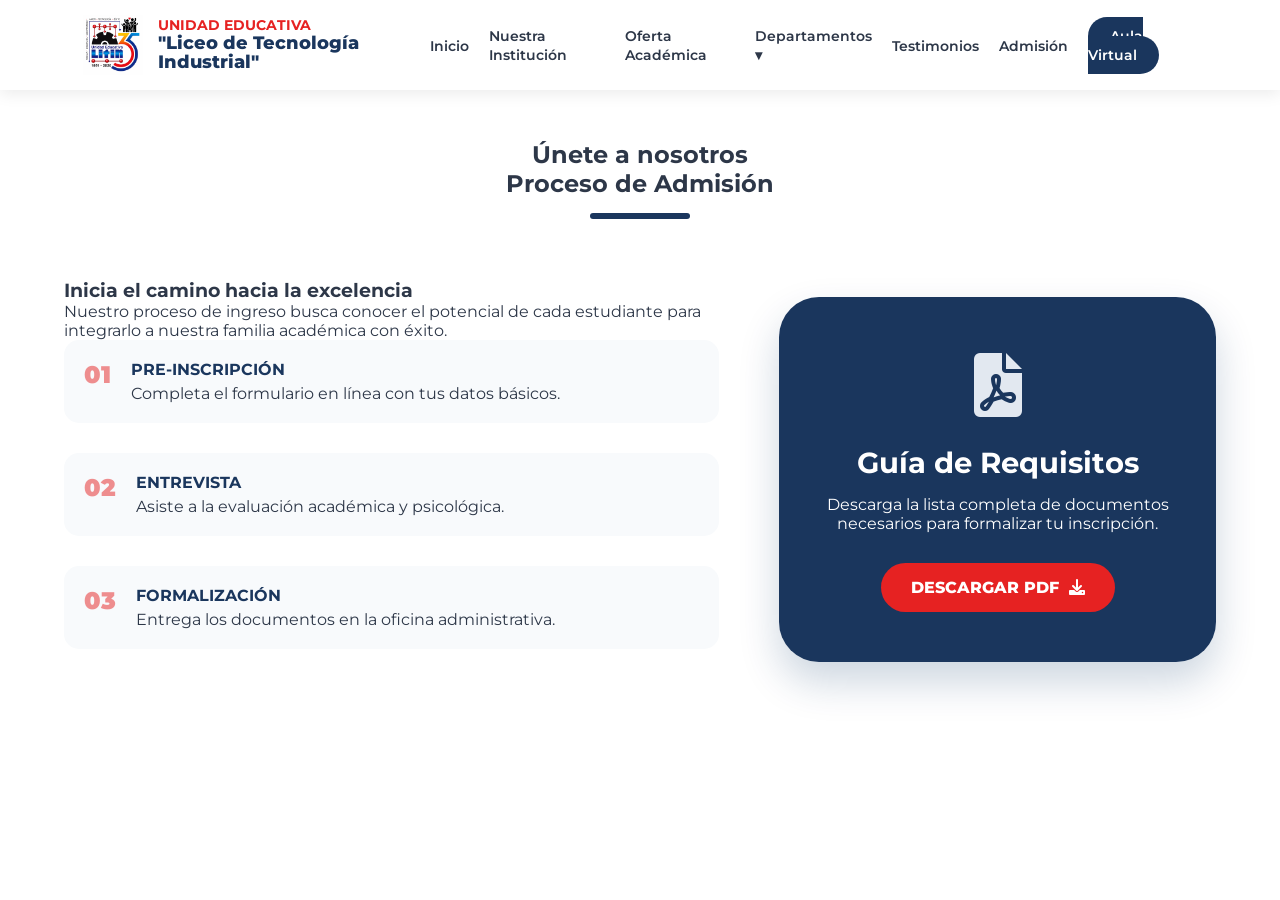
==== admision.html @ c9b3ef33 "Navbar y departamentos acomodados" ====
<!DOCTYPE html>
<html lang="es">
<head>
    <meta charset="UTF-8">
    <meta name="viewport" content="width=device-width, initial-scale=1.0">
    <title>Admisión | LITIN</title>
    
    <link rel="stylesheet" href="css/styles.css">
    <link href="https://fonts.googleapis.com/css2?family=Montserrat:wght@400;600;800&display=swap" rel="stylesheet">
    <link rel="stylesheet" href="https://cdnjs.cloudflare.com/ajax/libs/font-awesome/6.0.0/css/all.min.css">
</head>
<body>

    <div id="navbar-placeholder"></div>

    <section id="admision" class="admision-section">
        
        <div class="admision-header">
            <h2 class="top-subtitle">Únete a nosotros</h2>
            <h1 class="main-title">Proceso de <span>Admisión</span></h1>
            <div class="title-line"></div>
        </div>

        <div class="admision-container">
            <div class="admision-info">
                <h3>Inicia el camino hacia la excelencia</h3>
                <p>Nuestro proceso de ingreso busca conocer el potencial de cada estudiante para integrarlo a nuestra familia académica con éxito.</p>
                
                <div class="steps-list">
                    <div class="step-item">
                        <span class="step-number">01</span>
                        <div class="step-text">
                            <h4>Pre-inscripción</h4>
                            <p>Completa el formulario en línea con tus datos básicos.</p>
                        </div>
                    </div>
                    <div class="step-item">
                        <span class="step-number">02</span>
                        <div class="step-text">
                            <h4>Entrevista</h4>
                            <p>Asiste a la evaluación académica y psicológica.</p>
                        </div>
                    </div>
                    <div class="step-item">
                        <span class="step-number">03</span>
                        <div class="step-text">
                            <h4>Formalización</h4>
                            <p>Entrega los documentos en la oficina administrativa.</p>
                        </div>
                    </div>
                </div>
            </div>

            <div class="download-card">
                <div class="download-icon">
                    <i class="fas fa-file-pdf"></i>
                </div>
                <h3>Guía de Requisitos</h3>
                <p>Descarga la lista completa de documentos necesarios para formalizar tu inscripción.</p>
                
                <a href="docs/Requisitos_Admision_LITIN.pdf" class="btn-download" download>
                    Descargar PDF <i class="fas fa-download"></i>
                </a>
            </div>
        </div>
    </section>

    <script src="js/main.js"></script>
</body>
</html>
---- css/styles.css ----
/* ==========================================================================
   1. VARIABLES Y RESET
   ========================================================================== */
:root {
    --primary-color: #1a365d; /* Azul LITIN */
    --accent-color: #e62222;  /* Rojo/Naranja Institucional */
    --text-color: #2d3748;    /* Gris para lectura */
    --light-bg: #f7fafc;      /* Fondo secciones claras */
    --white: #ffffff;
    --nav-height: 90px;
}

* {
    margin: 0;
    padding: 0;
    box-sizing: border-box;
    font-family: 'Montserrat', sans-serif;
}

body {
    color: var(--text-color);
    background-color: var(--white);
    overflow-x: hidden;
    margin: 0 !important;
    padding: 0 !important;
    width: 100% !important;
    overflow-x: hidden;
}

/* ==========================================================================
   2. NAVBAR (UNIFICADA)
   ========================================================================== */
.navbar {
    background: var(--white);
    height: var(--nav-height);
    width: 100%; /* Cambiado de 100vw a 100% para evitar desbordes con scrollbars */
    position: fixed;
    top: 0;
    left: 0;
    display: flex;
    justify-content: center; 
    align-items: center;
    box-shadow: 0 4px 15px rgba(0,0,0,0.08);
    z-index: 9999;
    margin: 0 !important; /* ¡FIX CRÍTICO! Anula el margin-left: 20px de abajo */
    padding: 0;
}

.nav-container {
    width: 92%; /* Mantiene el recorte estético centrado que querías */
    max-width: 1400px;
    display: flex;
    justify-content: space-between;
    align-items: center;
    height: 100%;
    padding: 0; /* Reseteamos paddings innecesarios */
    margin: 0 auto; /* Centra perfectamente el bloque de elementos */
}   

/* Identidad Visual en Nav (Brand) */
.nav-brand {
    display: flex;
    align-items: center;
    text-decoration: none;
    gap: 15px;
    
}

.brand-img {
    height: 60px;
    width: auto;
    transition: transform 0.3s ease;
}

.brand-text {
    display: flex;
    flex-direction: column;
    line-height: 1.1;
}

.brand-title {
    font-size: 0.85rem;
    font-weight: 700;
    color: var(--accent-color);
    text-transform: uppercase;
}

.brand-sub {
    font-size: 1.1rem;
    font-weight: 800;
    color: var(--primary-color);
}

/* Menú de Navegación */
.nav-menu {
    display: flex;
    align-items: center;
    gap: 20px;
    list-style: none;
}

.nav-menu a {
    text-decoration: none;
    color: var(--text-color);
    font-size: 0.9rem;
    font-weight: 600;
    transition: color 0.3s;
}

.nav-menu a:hover {
    color: var(--accent-color);
}

/* Dropdown de Departamentos */
.dropdown {
    position: relative;
}

.dropdown-menu {
    display: none;
    position: absolute;
    top: 100%;
    left: 0;
    background-color: var(--white);
    box-shadow: 0 5px 15px rgba(0,0,0,0.1);
    list-style: none;
    min-width: 220px;
    border-radius: 8px;
    padding: 10px 0;
}

.dropdown:hover .dropdown-menu {
    display: block;
}

.dropdown-menu li a {
    padding: 10px 20px;
    display: block;
}

.dropdown-menu li a:hover {
    background-color: var(--light-bg);
}

/* Botón Aula Virtual en Nav */
.btn-aula {
    background: var(--primary-color) !important;
    color: var(--white) !important;
    padding: 10px 22px !important;
    border-radius: 50px;
    transition: all 0.3s ease !important;
}

.btn-aula:hover {
    background: #2c5282 !important;
    transform: translateY(-2px);
}

/* ==========================================================================
   3. HERO SECTION (LAYOUT 50/50 CON VIDEO)
   ========================================================================== */
.hero {
    position: relative;
    height: calc(100vh - var(--nav-height));
    display: flex;
    align-items: center;
    overflow: hidden;
}

.video-container {
    position: absolute;
    top: 0;
    left: 0;
    width: 100%;
    height: 100%;
    z-index: -2;
}

.video-bg {
    width: 100%;
    height: 100%;
    object-fit: cover;
}

.overlay {
    position: absolute;
    top: 0;
    left: 0;
    width: 100%;
    height: 100%;
    background: rgba(30, 58, 138, 0.65); /* Azul translúcido */
    z-index: -1;
}

.hero-wrapper {
    display: flex;
    align-items: center;
    justify-content: space-between;
    width: 90%;
    max-width: 1300px;
    margin: 0 auto;
    z-index: 10;
    gap: 40px;
}

/* Lado del Escudo */
.hero-image-side {
    flex: 1;
    display: flex;
    justify-content: center;
}

.hero-main-logo {
    width: 100%;
    max-width: 480px;
    filter: drop-shadow(0 15px 30px rgba(0,0,0,0.4));
}

/* Lado del Contenido */
.hero-text-side {
    flex: 1;
    color: var(--white);
    text-align: left;
}

.hero-text-side h1 {
    font-size: 3.8rem;
    line-height: 1.1;
    margin-bottom: 20px;
}

.hero-text-side h1 span {
    color: var(--accent-color);
}

.hero-text-side p {
    font-size: 1.2rem;
    margin-bottom: 35px;
    opacity: 0.9;
}

.hero-buttons {
    display: flex;
    gap: 15px;
}

/* ==========================================================================
   4. COMPONENTES GLOBALES (BOTONES Y CARDS)
   ========================================================================== */
.btn-primary, .btn-secondary {
    padding: 14px 32px;
    border-radius: 6px;
    text-decoration: none;
    font-weight: 700;
    transition: all 0.3s ease;
}

.btn-primary {
    background-color: var(--accent-color);
    color: var(--white);
}

.btn-primary:hover {
    background-color: #c53030;
    transform: translateY(-3px);
}

.btn-secondary {
    border: 2px solid var(--white);
    color: var(--white);
}

.btn-secondary:hover {
    background-color: var(--white);
    color: var(--primary-color);
}

/* ==========================================================================
   5. SECCIONES DE CONTENIDO (INSTITUCION / OFERTA)
   ========================================================================== */
.section-padding {
    padding: 100px 20px;
}

.container-grid {
    max-width: 1200px;
    margin: 0 auto;
    display: grid;
    grid-template-columns: 1fr 1fr;
    gap: 60px;
    align-items: center;
}

.img-styled {
    width: 100%;
    border-radius: 15px;
    box-shadow: 0 20px 40px rgba(0,0,0,0.1);
}

/* ==========================================================================
   6. DEPARTAMENTOS (LAYOUT CENTRADO)
   ========================================================================== */
.dept-grid {
    display: flex;
    flex-wrap: wrap;
    justify-content: center;
    gap: 30px;
    margin-top: -60px;
}

.dept-card {
    flex: 0 1 350px;
    background: var(--white);
    padding: 40px;
    border-radius: 15px;
    box-shadow: 0 10px 30px rgba(0,0,0,0.08);
    text-align: center;
    border-bottom: 4px solid transparent;
    transition: all 0.3s ease;
}

.dept-card:hover {
    transform: translateY(-10px);
    border-bottom: 4px solid var(--accent-color);
}

.dept-icon {
    font-size: 2.5rem;
    color: var(--primary-color);
    margin-bottom: 20px;
}

.cta-card {
    border: 2px dashed var(--accent-color);
    background-color: #fffaf0;
}

/* ==========================================================================
   7. RESPONSIVE DESIGN
   ========================================================================== */
@media (max-width: 992px) {
    .hero-wrapper {
        flex-direction: column;
        text-align: center;
    }

    .hero-text-side {
        text-align: center;
    }

    .hero-buttons {
        justify-content: center;
    }

    .hero-text-side h1 {
        font-size: 2.8rem;
    }
}

@media (max-width: 768px) {
    .nav-menu {
        display: none; /* Idealmente aquí implementarías un menú hamburguesa */
    }

    .container-grid {
        grid-template-columns: 1fr;
    }
}

/* --- NUESTRA INSTITUCIÓN --- */
.institucion-text h2 {
    font-size: 2.5rem;
    color: var(--primary-color);
    margin-bottom: 20px;
    line-height: 1.3;
}

.institucion-text h2 span {
    color: var(--accent-color);
}

.institucion-text p {
    font-size: 1.1rem;
    color: var(--text-color);
    line-height: 1.8;
    margin-bottom: 20px;
}

.valores-list {
    list-style: none;
    margin-bottom: 30px;
}

.valores-list li {
    font-size: 1.1rem;
    margin-bottom: 10px;
    font-weight: 600;
    color: var(--primary-color);
}

.institucion-image img {
    width: 100%;
    border-radius: 10px;
    box-shadow: 0 10px 30px rgba(0,0,0,0.1);
    transition: transform 0.3s ease;
}

.institucion-image img:hover {
    transform: scale(1.02);
}

/* --- RESPONSIVE DESIGN  --- */
@media (max-width: 768px) {
    .hero-content h1 {
        font-size: 2.5rem;
    }
}

/* --- PAGINA INSTITUCION --- */

/* Banner Superior */
.page-banner {
    background: linear-gradient(rgba(0, 51, 102, 0.8), rgba(0, 51, 102, 0.8)), 
                url('../assets/img/primaria-referencia.png') center/cover;
    height: 400px;
    display: flex;
    align-items: center;
    justify-content: center;
    text-align: center;
    color: var(--white);
    padding-top: 80px;
}

.banner-content h1 {
    font-size: 3rem;
    letter-spacing: 2px;
}

.banner-content p {
    color: #a0aec0; /* Azul claro / grisáceo */
    max-width: 700px;
    margin: 20px auto;
    font-size: 1.2rem;
}

/* Misión y Visión */
.card-info {
    text-align: center;
    padding: 40px;
    background: var(--white);
    border-radius: 15px;
    box-shadow: 0 10px 25px rgba(0,0,0,0.05);
}

.icon-main {
    font-size: 3rem;
    color: var(--accent-color);
    margin-bottom: 20px;
}

/* Filosofía y Valores */
.filosofia {
    background-color: var(--primary-color);
    padding: 100px 20px;
    color: var(--white);
}

.filosofia-header {
    text-align: center;
    margin-bottom: 60px;
}

.filosofia-header h2 {
    font-size: 2.5rem;
    margin-bottom: 10px;
}

.valores-grid {
    display: grid;
    grid-template-columns: repeat(auto-fit, minmax(250px, 1fr));
    gap: 30px;
    max-width: 1200px;
    margin: 0 auto;
}

.valor-card {
    background: rgba(255, 255, 255, 0.1);
    padding: 30px;
    border-radius: 10px;
    text-align: center;
    transition: transform 0.3s ease;
    border: 1px solid rgba(255, 255, 255, 0.1);
}

.valor-card:hover {
    transform: translateY(-10px);
    background: var(--white);
    color: var(--primary-color);
}

.valor-card i {
    font-size: 2.5rem;
    margin-bottom: 15px;
    color: var(--accent-color);
}

/* Infraestructura */
.infra-list {
    list-style: none;
    margin-top: 30px;
}

.infra-list li {
    margin-bottom: 15px;
    font-size: 1.1rem;
    font-weight: 600;
}

.infra-list i {
    color: var(--accent-color);
    margin-right: 10px;
}

.infra-gallery {
    display: grid;
    grid-template-columns: 1fr 1fr;
    gap: 15px;
}

.img-infra {
    width: 100%;
    height: 250px;
    object-fit: cover;
    border-radius: 10px;
}

/* Responsive */
@media (max-width: 768px) {
    .infra-gallery {
        grid-template-columns: 1fr;
    }
}

/* Estilos para el Logo Largo */
.logo {
    display: flex;
    flex-direction: column; /* Apila el texto en dos líneas */
    line-height: 1.1; /* Reduce el espacio entre líneas */
    text-decoration: none;
}

.logo-top {
    font-size: 1.1rem; /* Más pequeño arriba */
    font-weight: 700;
    color: var(--primary-color);
    text-transform: none;
}

.logo-bottom {
    font-size: 1.4rem; /* Más grande y llamativo abajo */
    font-weight: 800;
    color: var(--primary-color);
}

.logo-bottom span {
    color: var(--accent-color); /* El punto final naranja/rojo */
}

/* Ajuste del contenedor para dar espacio al nombre largo */
.nav-container {
    max-width: 1400px; /* Ampliamos un poco el contenedor para que quepa todo */
    padding: 0.5rem 2rem;
}

/* Evitar que el menú se pegue demasiado al logo */


/* Responsive: reducir tamaño en tablets */
@media (max-width: 1024px) {
    .logo-top { font-size: 0.9rem; }
    .logo-bottom { font-size: 1.1rem; }
}

/* --- OFERTA ACADÉMICA --- */

/* Común */
.oferta-header {
    text-align: center;
    margin-bottom: 50px;
    padding-top: 100px;
}

.title-highlight {
    font-size: 2.8rem;
    font-weight: 800;
}

.title-highlight span {
    background-color: var(--primary-color);
    color: var(--white);
    padding: 0 15px;
    border-radius: 5px;
}

.subtitle-gray { color: #718096; max-width: 600px; margin: 15px auto; }

/* Sección Primaria (Blanco con degradado) */
.oferta-primaria {
    background: linear-gradient(180deg, #ebf8ff 0%, #ffffff 100%);
    padding-bottom: 80px;
}

.programas-grid {
    display: grid;
    grid-template-columns: repeat(auto-fit, minmax(300px, 1fr));
    gap: 30px;
    max-width: 1200px;
    margin: 0 auto;
}

.programa-card {
    background: var(--white);
    padding: 40px;
    border-radius: 20px;
    text-align: center;
    box-shadow: 0 10px 20px rgba(0,0,0,0.05);
}

.icon-box {
    width: 80px;
    height: 80px;
    margin: 0 auto 20px;
    display: flex;
    align-items: center;
    justify-content: center;
    font-size: 2rem;
    border-radius: 50%;
}

.icon-box.red { background: #fff5f5; color: #e53e3e; }
.icon-box.blue { background: #ebf8ff; color: #3182ce; }
.icon-box.cyan { background: #e6fffa; color: #38b2ac; }

/* Sección Media General (Slate Oscuro) */
.oferta-media {
    background-color: #2d3748; /* Color Slate */
    color: var(--white);
    padding: 100px 20px;
}

.subtitle-light { color: #a0aec0; max-width: 600px; margin: 15px auto; }

.media-stats {
    display: flex;
    justify-content: center;
    gap: 50px;
    margin-bottom: 60px;
}

.stat-item { text-align: center; }
.stat-item span {
    display: block;
    font-size: 2.5rem;
    font-weight: 800;
    color: var(--accent-color);
}

.industrial-item {
    margin-top: 30px;
    border-left: 4px solid var(--accent-color);
    padding-left: 20px;
}

.industrial-item h4 { font-size: 1.3rem; margin-bottom: 10px; color: var(--accent-color); }

.img-styled {
    width: 100%;
    border-radius: 15px;
    margin-bottom: 20px;
    border: 5px solid rgba(255,255,255,0.1);
    box-shadow: 0 15px 30px rgba(0,0,0,0.3);
}

/* Contenedor de imágenes ajustado */
.formacion-images-wrapper {
    display: flex;
    flex-direction: column;
    align-items: flex-end; /* Las alinea a la derecha para dar aire al texto */
    gap: 20px;
}

.img-mini {
    width: 80%; /* Reducimos del 100% al 80% para que sean menos imponentes */
    max-width: 450px; /* Evita que crezcan demasiado en pantallas grandes */
    height: auto;
    border-radius: 12px;
    border: 3px solid rgba(255, 255, 255, 0.05); /* Borde más sutil */
    box-shadow: 0 15px 35px rgba(0, 0, 0, 0.4);
    transition: transform 0.4s ease, border-color 0.4s ease;
}

/* Efecto al pasar el mouse (Sutileza Senior) */
.img-mini:hover {
    transform: scale(1.03) translateY(-5px);
    border-color: var(--accent-color);
}

/* Ajuste de la cuadrícula para que el texto tenga más protagonismo */
@media (min-width: 769px) {
    .formacion-industrial .container-grid {
        grid-template-columns: 1.2fr 0.8fr; /* El texto ocupa el 60% y las fotos el 40% */
        gap: 80px; /* Más separación entre columnas */
    }
}

/* --- DEPARTAMENTOS --- */
.dept-hero {
    background: var(--primary-color);
    padding: 120px 20px 60px;
    text-align: center;
    color: var(--white);
}

.dept-grid {
    display: grid;
    grid-template-columns: repeat(auto-fit, minmax(300px, 1fr));
    gap: 30px;
    margin-top: -50px; /* Hace que las primeras tarjetas "entren" un poco en el hero */
}

.dept-card {
    background: var(--white);
    padding: 40px;
    border-radius: 15px;
    box-shadow: 0 10px 30px rgba(0,0,0,0.08);
    transition: all 0.3s ease;
    text-align: center;
    border-bottom: 4px solid transparent;
}

.dept-card:hover {
    transform: translateY(-10px);
    border-bottom: 4px solid var(--accent-color);
}

.dept-icon {
    font-size: 2.5rem;
    color: var(--primary-color);
    margin-bottom: 20px;
}

.dept-card h3 {
    margin-bottom: 15px;
    color: var(--primary-color);
}

.dept-card p {
    font-size: 0.95rem;
    color: #666;
    margin-bottom: 20px;
    line-height: 1.6;
}

.btn-link {
    text-decoration: none;
    color: var(--accent-color);
    font-weight: 700;
    text-transform: uppercase;
    font-size: 0.8rem;
    letter-spacing: 1px;
}

.dept-grid {
    display: flex; /* Cambiamos de grid a flex para mayor control de alineación */
    flex-wrap: wrap;
    justify-content: center; /* Esto centra las tarjetas de la última fila */
    gap: 30px;
    margin-top: -50px;
}

.dept-card {
    flex: 1 1 300px; /* Permite que crezcan un poco pero tengan un mínimo de 300px */
    max-width: 350px; /* Evita que se estiren demasiado */
}

.cta-card {
    border: 2px dashed var(--accent-color);
    background-color: #fffaf0; /* Un tono muy levemente naranja */
}

/* --- SECCIÓN TESTIMONIOS --- */
.testimonios-section {
    padding: 140px 5% 80px; /* 140px arriba para dar espacio extra al Navbar */
    background-color: var(--light-bg);
    min-height: 100vh;
    display: flex;
    flex-direction: column;
    align-items: center; /* Centra el contenido horizontalmente */
}

.testimonios-header {
    text-align: center;
    margin-bottom: 80px;
    width: 100%;
}

.testimonios-header .top-subtitle {
    color: var(--accent-color);
    text-transform: uppercase;
    letter-spacing: 4px;
    font-size: 0.8rem;
    font-weight: 900;
    display: block;
}

.testimonios-header .main-title {
    font-size: clamp(2rem, 5vw, 3rem); /* Tamaño fluido para móviles */
    color: var(--primary-color);
    text-transform: uppercase;
    font-weight: 900;
    margin: 10px 0;
}

.testimonios-header .main-title span {
    font-style: italic;
    color: #94a3b8;
    font-weight: 400;
}

.title-line {
    height: 6px;
    width: 100px;
    background: var(--primary-color);
    margin: 15px auto 0;
    border-radius: 10px;
}

/* --- GRID DE TARJETAS --- */
.container-grid {
    display: grid;
    /* Crea columnas de mínimo 300px, centradas automáticamente */
    grid-template-columns: repeat(auto-fit, minmax(320px, 1fr)); 
    gap: 50px 30px; /* Más espacio vertical para que no choquen los iconos */
    width: 100%;
    max-width: 1200px;
    justify-content: center; 
    align-items: stretch; /* Hace que todas las tarjetas midan lo mismo de alto */
}

/* --- ESTILO DE TARJETA --- */
.testimonial-card {
    background: var(--white);
    padding: 60px 35px 35px;
    border-radius: 30px;
    box-shadow: 0 15px 35px rgba(0,0,0,0.06);
    position: relative;
    transition: transform 0.3s ease, box-shadow 0.3s ease;
    display: flex;
    flex-direction: column;
    justify-content: space-between;
    width: 100%;
    max-width: 400px;
    margin: 0 auto; /* Centra la tarjeta en su columna */
}

.testimonial-card:hover {
    transform: translateY(-10px);
    box-shadow: 0 20px 40px rgba(0,0,0,0.1);
}

/* Icono de Comilla */
.quote-icon {
    position: absolute;
    top: -25px;
    left: 35px;
    width: 55px;
    height: 55px;
    display: flex;
    align-items: center;
    justify-content: center;
    color: white;
    font-size: 1.4rem;
    border-radius: 15px;
    z-index: 10;
}

/* Colores Dinámicos */
.border-blue { border-bottom: 8px solid var(--primary-color); }
.border-red { border-bottom: 8px solid var(--accent-color); }
.border-dark { border-bottom: 8px solid #1e293b; }

.bg-blue { background-color: var(--primary-color); }
.bg-red { background-color: var(--accent-color); }
.bg-dark { background-color: #1e293b; }

.testimonial-text {
    font-style: italic;
    color: #475569;
    line-height: 1.7;
    margin-bottom: 25px;
    font-size: 1rem;
}

/* Autor */
.testimonial-author {
    display: flex;
    align-items: center;
    gap: 15px;
    border-top: 1px solid #f1f5f9;
    padding-top: 20px;
}

.author-avatar {
    width: 45px;
    height: 45px;
    background: #f8fafc;
    border-radius: 50%;
    display: flex;
    align-items: center;
    justify-content: center;
    font-weight: 900;
    font-size: 0.8rem;
    border: 2px solid #e2e8f0;
}

.author-info h4 {
    font-size: 0.85rem;
    text-transform: uppercase;
    color: var(--primary-color);
    margin: 0;
}

.author-info p {
    font-size: 0.65rem;
    color: #64748b;
    margin: 0;
    text-transform: uppercase;
}

/* Ajuste para anclas */
section[id] {
    scroll-margin-top: 100px;
}

/* --- SECCIÓN ADMISIÓN --- */
.admision-section {
    padding: 140px 5% 80px;
    background-color: var(--white);
    min-height: 100vh;
}

.admision-header {
    text-align: center;
    margin-bottom: 60px;
}

.admision-container {
    max-width: 1200px;
    margin: 0 auto;
    display: grid;
    grid-template-columns: 1.5fr 1fr; /* Una columna más ancha que la otra */
    gap: 60px;
    align-items: center;
}

/* Lista de Pasos */
.step-item {
    display: flex;
    gap: 20px;
    margin-bottom: 30px;
    padding: 20px;
    background: #f8fafc;
    border-radius: 15px;
    transition: 0.3s;
}

.step-item:hover { background: #f1f5f9; }

.step-number {
    font-size: 1.5rem;
    font-weight: 900;
    color: var(--accent-color);
    opacity: 0.5;
}

.step-text h4 {
    color: var(--primary-color);
    margin-bottom: 5px;
    text-transform: uppercase;
}

/* Tarjeta de Descarga */
.download-card {
    background: var(--primary-color);
    color: white;
    padding: 50px 40px;
    border-radius: 40px;
    text-align: center;
    box-shadow: 0 20px 40px rgba(0, 48, 102, 0.2);
}

.download-icon {
    font-size: 4rem;
    margin-bottom: 20px;
    color: #e2e8f0;
}

.download-card h3 {
    font-size: 1.8rem;
    margin-bottom: 15px;
}

.btn-download {
    display: inline-flex;
    align-items: center;
    gap: 10px;
    background: var(--accent-color);
    color: white;
    padding: 15px 30px;
    border-radius: 50px;
    text-decoration: none;
    font-weight: 800;
    margin-top: 30px;
    transition: 0.3s;
    text-transform: uppercase;
}

.btn-download:hover {
    background: #a11a1a;
    transform: scale(1.05);
}

/* Responsive */
@media (max-width: 992px) {
    .admision-container {
        grid-template-columns: 1fr;
    }
    .download-card { order: -1; } /* Sube la descarga arriba en móviles */
}

/* --- DEPARTAMENTOS Cultura --- */
/* --- SECCIÓN HERO DEPARTAMENTOS --- */
.hero-departamento {
    position: relative;
    padding: 120px 5%;
    min-height: 450px;
    display: flex;
    align-items: center;
    justify-content: center;
    text-align: center;
    color: white;
    /* Aseguramos que la imagen ocupe todo el espacio sin repetirse */
    background-size: cover !important;
    background-position: center !important;
    background-repeat: no-repeat !important;
    background-attachment: fixed;
    z-index: 1;
}

/* Fondo específico corregido para Extensión y Cultura */
.extension-bg {
    background: linear-gradient(rgba(185, 28, 28, 0.6), rgba(30, 48, 80, 0.8)), 
                url('../assets/img/bachillerato-referencia.png') !important;
}

/* --- GRID Y TARJETAS --- */
.container-grid {
    display: grid;
    grid-template-columns: repeat(auto-fit, minmax(300px, 1fr));
    gap: 30px;
    max-width: 1200px;
    margin: 0 auto;
    padding: 40px 20px;
    justify-items: center; /* Centra las tarjetas si hay una sola */
}

.cultural-card {
    background: #ffffff;
    border-radius: 20px;
    overflow: hidden;
    box-shadow: 0 10px 25px rgba(0,0,0,0.1);
    transition: transform 0.3s ease;
    width: 100%;
    max-width: 380px;
}

.cultural-card:hover {
    transform: translateY(-10px);
}

.card-img {
    height: 220px;
    overflow: hidden;
}

.card-img img {
    width: 100%;
    height: 100%;
    object-fit: cover;
    transition: transform 0.5s ease;
}

.card-body {
    padding: 25px;
}

.tag {
    background: #b91c1c; /* Color de acento rojo */
    color: white;
    padding: 5px 15px;
    border-radius: 50px;
    font-size: 0.75rem;
    font-weight: 800;
    margin-bottom: 15px;
    display: inline-block;
}

/* ==========================================================================
   8. COMPONENTES ESPECÍFICOS DE BIENESTAR ESTUDIANTIL
   ========================================================================== */

/* Fondo para el Banner Superior de Bienestar */
.bienestar-banner-bg {
    background: linear-gradient(rgba(26, 54, 93, 0.85), rgba(30, 58, 138, 0.75)), 
                url('../assets/img/estudiantes-primaria.jpg') center/cover no-repeat !important;
}

/* Borde inferior personalizado verde para la tercera tarjeta de éxito académico */
.border-green {
    border-bottom: 4px solid #10b981 !important;
}

/* Ajuste responsive para asegurar que las tarjetas de servicios se alineen perfectamente */
@media (max-width: 768px) {
    .bienestar-banner-bg {
        height: 300px;
        padding-top: 100px;
    }
    
    .bienestar-banner-bg h1 {
        font-size: 2.2rem;
    }
}

/* ==========================================================================
   9. COMPONENTES ESPECÍFICOS DE PADRES PARA LA ESCUELA
   ========================================================================== */

/* Fondo para el Banner Superior de la sección de Padres */
.padres-banner-bg {
    background: linear-gradient(rgba(26, 54, 93, 0.85), rgba(30, 58, 138, 0.75)), 
                url('../assets/img/escuela-padres.jpg') center/cover no-repeat !important;
}

/* Modificación sutil para el icono dentro del bloque de dinámicas */
.institucion-text i {
    transition: transform 0.3s ease;
}

.institucion-text div:hover i {
    transform: scale(1.15);
}

/* ==========================================================================
   10. COMPONENTES ESPECÍFICOS DE ADMINISTRACIÓN ACADÉMICA
   ========================================================================== */

/* Fondo para el Banner Superior de Administración */
.administracion-banner-bg {
    background: linear-gradient(rgba(26, 54, 93, 0.85), rgba(30, 58, 138, 0.75)), 
                url('../assets/img/foto-institucion.png') center/cover no-repeat !important;
}

/* ==========================================================================
   11. COMPONENTES ESPECÍFICOS DE DEPORTES Y RECREACIÓN
   ========================================================================== */

/* Fondo para el Banner Superior de la sección de Deportes */
.deportes-banner-bg {
    background: linear-gradient(rgba(26, 54, 93, 0.8), rgba(185, 28, 28, 0.6)), 
                url('../assets/img/planta-fisica-2.jpg') center/cover no-repeat !important;
}
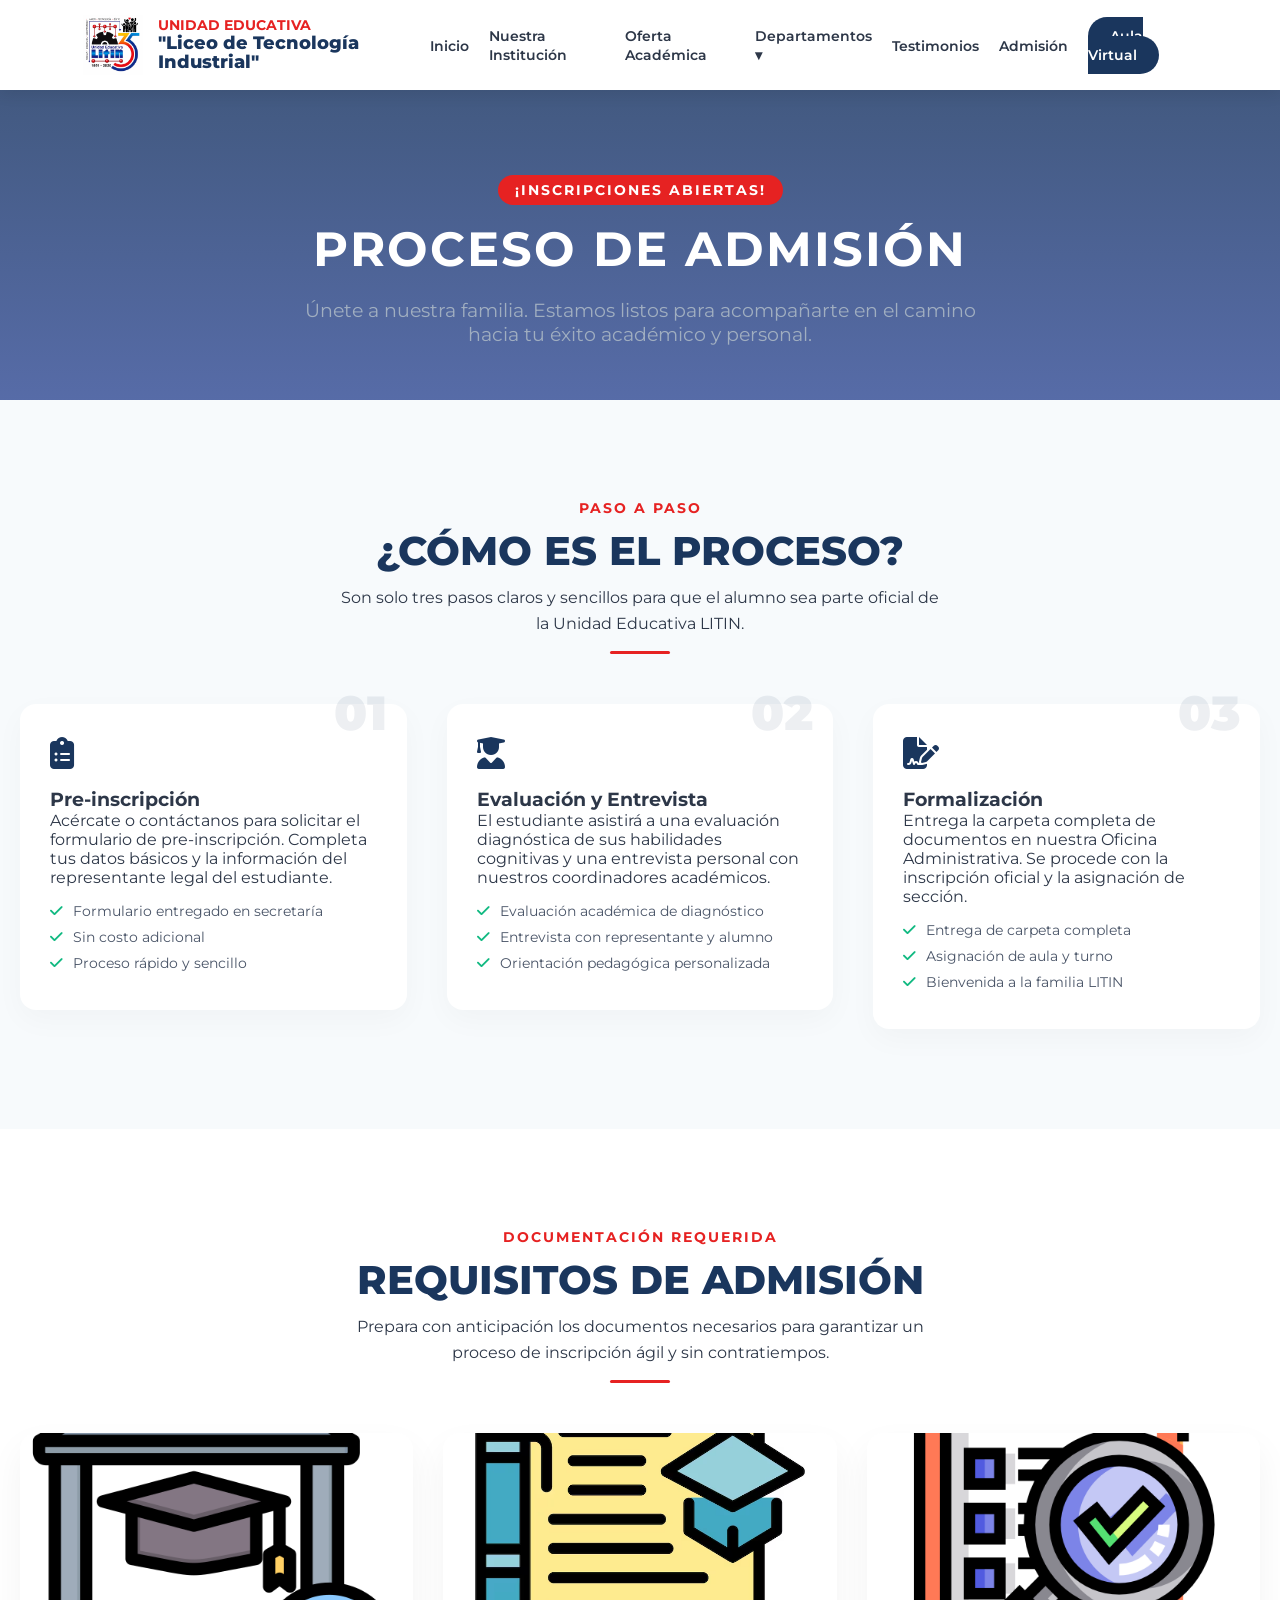
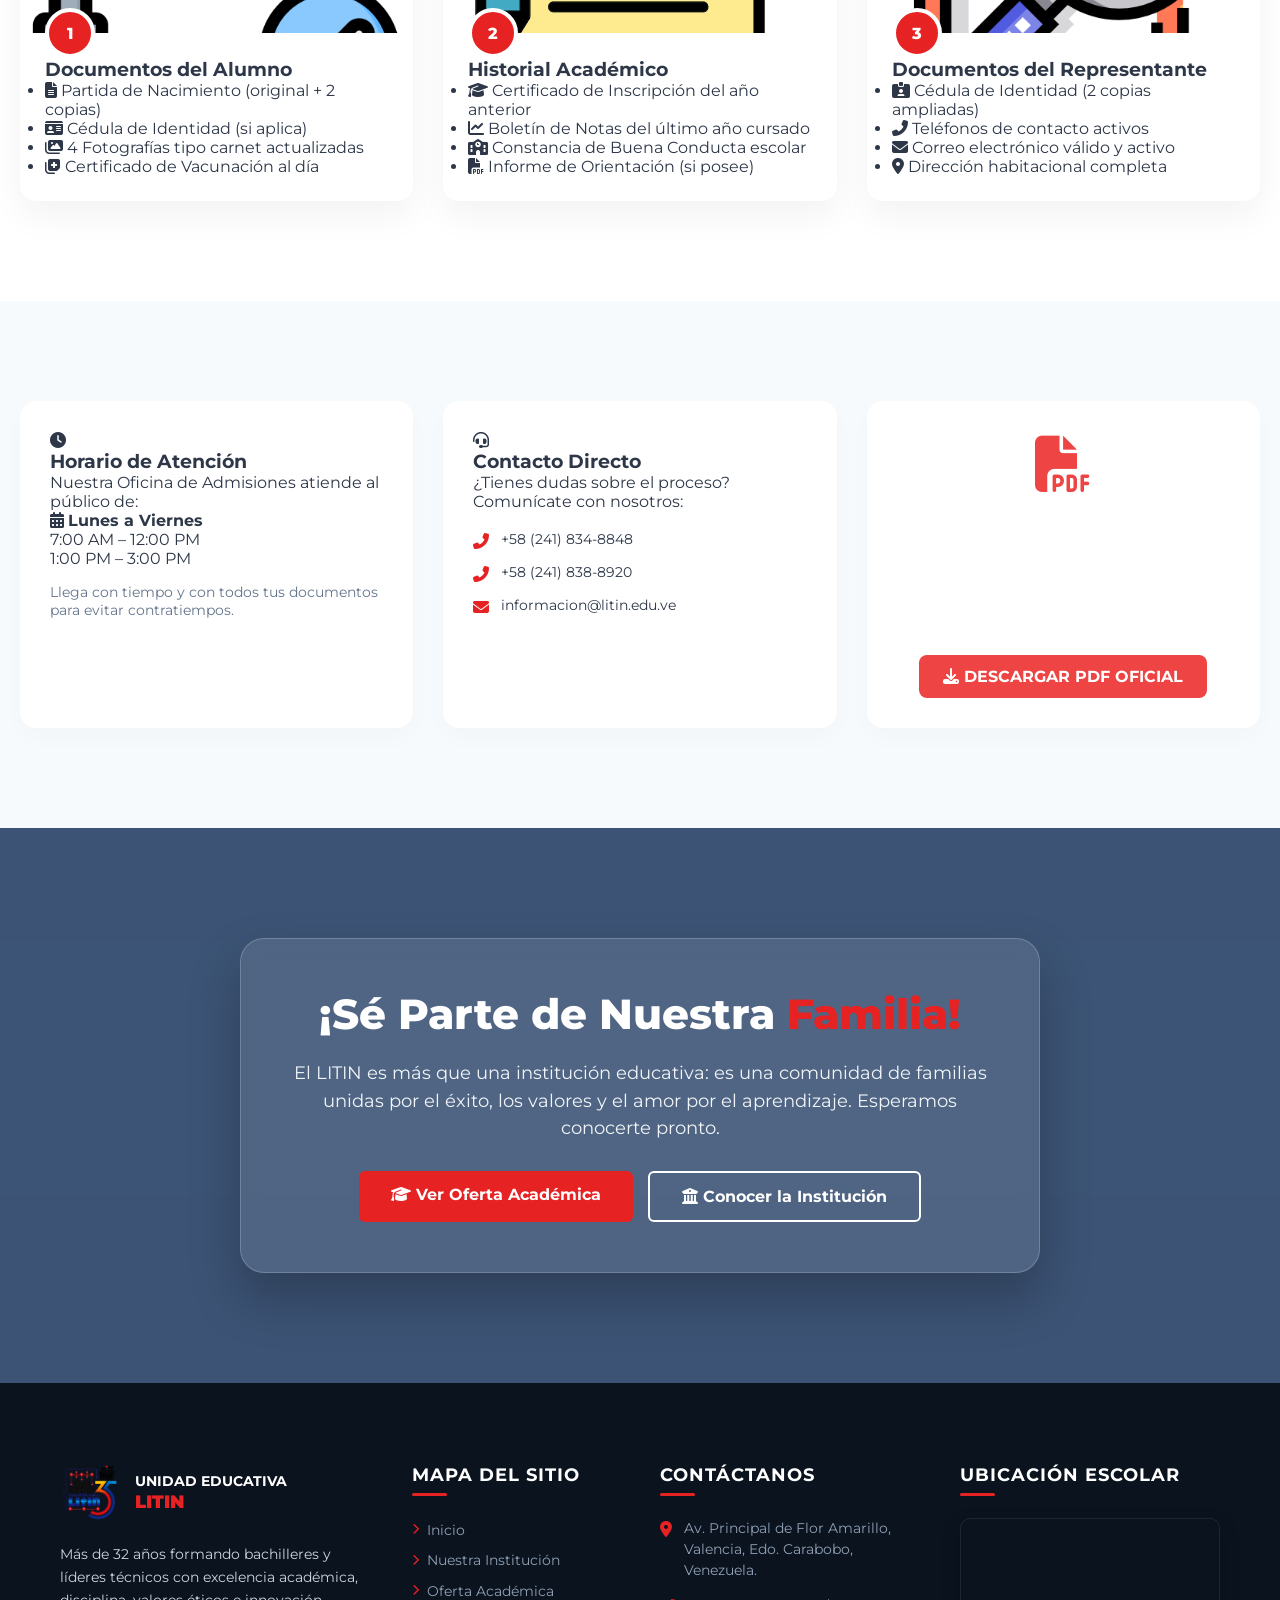
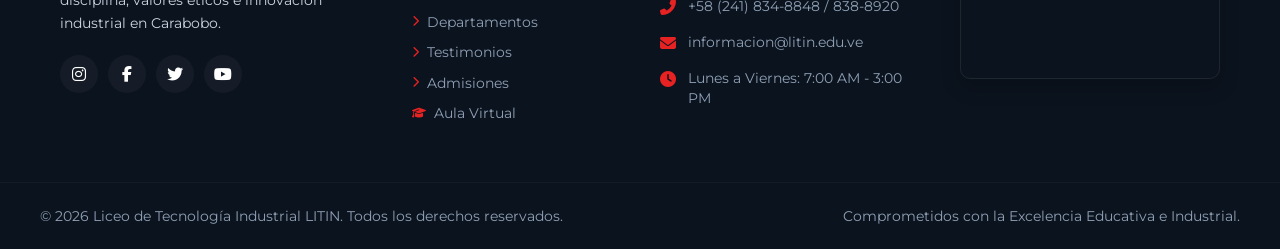
==== commit af956c6b: "Index y footer terminado" ====
--- a/admision.html
+++ b/admision.html
@@ -1,70 +1,323 @@
 <!DOCTYPE html>
 <html lang="es">
+
 <head>
     <meta charset="UTF-8">
     <meta name="viewport" content="width=device-width, initial-scale=1.0">
-    <title>Admisión | LITIN</title>
-    
+    <title>Proceso de Admisión | LITIN | Únete a Nuestra Familia</title>
+    <meta name="description"
+        content="Conoce el proceso de admisión para inscribirte en la Unidad Educativa LITIN. Educación Primaria y Bachillerato en Valencia, Carabobo. Descarga la guía de requisitos.">
     <link rel="stylesheet" href="css/styles.css">
-    <link href="https://fonts.googleapis.com/css2?family=Montserrat:wght@400;600;800&display=swap" rel="stylesheet">
-    <link rel="stylesheet" href="https://cdnjs.cloudflare.com/ajax/libs/font-awesome/6.0.0/css/all.min.css">
+    <link href="https://fonts.googleapis.com/css2?family=Montserrat:wght@400;500;600;700;800;900&display=swap"
+        rel="stylesheet">
+    <link rel="stylesheet" href="https://cdnjs.cloudflare.com/ajax/libs/font-awesome/6.4.0/css/all.min.css">
 </head>
+
 <body>
 
     <div id="navbar-placeholder"></div>
 
-    <section id="admision" class="admision-section">
-        
-        <div class="admision-header">
-            <h2 class="top-subtitle">Únete a nosotros</h2>
-            <h1 class="main-title">Proceso de <span>Admisión</span></h1>
-            <div class="title-line"></div>
-        </div>
-
-        <div class="admision-container">
-            <div class="admision-info">
-                <h3>Inicia el camino hacia la excelencia</h3>
-                <p>Nuestro proceso de ingreso busca conocer el potencial de cada estudiante para integrarlo a nuestra familia académica con éxito.</p>
-                
-                <div class="steps-list">
-                    <div class="step-item">
-                        <span class="step-number">01</span>
-                        <div class="step-text">
-                            <h4>Pre-inscripción</h4>
-                            <p>Completa el formulario en línea con tus datos básicos.</p>
-                        </div>
-                    </div>
-                    <div class="step-item">
-                        <span class="step-number">02</span>
-                        <div class="step-text">
-                            <h4>Entrevista</h4>
-                            <p>Asiste a la evaluación académica y psicológica.</p>
-                        </div>
-                    </div>
-                    <div class="step-item">
-                        <span class="step-number">03</span>
-                        <div class="step-text">
-                            <h4>Formalización</h4>
-                            <p>Entrega los documentos en la oficina administrativa.</p>
-                        </div>
-                    </div>
-                </div>
-            </div>
-
-            <div class="download-card">
-                <div class="download-icon">
-                    <i class="fas fa-file-pdf"></i>
-                </div>
-                <h3>Guía de Requisitos</h3>
-                <p>Descarga la lista completa de documentos necesarios para formalizar tu inscripción.</p>
-                
-                <a href="docs/Requisitos_Admision_LITIN.pdf" class="btn-download" download>
-                    Descargar PDF <i class="fas fa-download"></i>
+    <section class="page-banner banner-admision reveal fade-bottom">
+        <div class="banner-content">
+            <span class="hero-badge">¡Inscripciones Abiertas!</span>
+            <h1>PROCESO DE ADMISIÓN</h1>
+            <p>Únete a nuestra familia. Estamos listos para acompañarte en el camino hacia tu éxito académico y
+                personal.</p>
+        </div>
+    </section>
+
+    <section class="section-padding reveal fade-bottom" style="background: var(--light-bg);">
+        <div class="container">
+            <div class="section-header text-center" style="text-align: center; margin-bottom: 50px;">
+                <span class="section-pre"
+                    style="color: var(--accent-color); font-weight: 700; text-transform: uppercase; letter-spacing: 2px;">Paso
+                    a Paso</span>
+                <h2 class="section-title" style="font-size: 2.5rem; font-weight: 800; margin: 10px 0;">¿Cómo es el <span
+                        style="color: var(--primary-color);">Proceso?</span></h2>
+                <p class="section-subtitle" style="color: var(--subtitle-gray); max-width: 600px; margin: 0 auto 15px;">
+                    Son solo tres pasos claros y sencillos para que el alumno sea parte oficial de la Unidad Educativa
+                    LITIN.</p>
+                <div class="title-line"
+                    style="width: 60px; height: 3px; background: var(--accent-color); margin: 0 auto;"></div>
+            </div>
+
+            <div class="pasos-timeline">
+                <div class="paso-item reveal fade-left">
+                    <div class="paso-number">01</div>
+                    <div class="paso-content">
+                        <div class="paso-icon"><i class="fas fa-clipboard-list"></i></div>
+                        <h3>Pre-inscripción</h3>
+                        <p>Acércate o contáctanos para solicitar el formulario de pre-inscripción. Completa tus datos
+                            básicos y la información del representante legal del estudiante.</p>
+                        <ul class="paso-detail-list">
+                            <li><i class="fas fa-check"></i> Formulario entregado en secretaría</li>
+                            <li><i class="fas fa-check"></i> Sin costo adicional</li>
+                            <li><i class="fas fa-check"></i> Proceso rápido y sencillo</li>
+                        </ul>
+                    </div>
+                </div>
+
+                <div class="paso-connector"></div>
+
+                <div class="paso-item reveal fade-left" style="transition-delay: 0.15s;">
+                    <div class="paso-number">02</div>
+                    <div class="paso-content">
+                        <div class="paso-icon"><i class="fas fa-user-graduate"></i></div>
+                        <h3>Evaluación y Entrevista</h3>
+                        <p>El estudiante asistirá a una evaluación diagnóstica de sus habilidades cognitivas y una
+                            entrevista personal con nuestros coordinadores académicos.</p>
+                        <ul class="paso-detail-list">
+                            <li><i class="fas fa-check"></i> Evaluación académica de diagnóstico</li>
+                            <li><i class="fas fa-check"></i> Entrevista con representante y alumno</li>
+                            <li><i class="fas fa-check"></i> Orientación pedagógica personalizada</li>
+                        </ul>
+                    </div>
+                </div>
+
+                <div class="paso-connector"></div>
+
+                <div class="paso-item reveal fade-left" style="transition-delay: 0.3s;">
+                    <div class="paso-number">03</div>
+                    <div class="paso-content">
+                        <div class="paso-icon"><i class="fas fa-file-signature"></i></div>
+                        <h3>Formalización</h3>
+                        <p>Entrega la carpeta completa de documentos en nuestra Oficina Administrativa. Se procede con
+                            la inscripción oficial y la asignación de sección.</p>
+                        <ul class="paso-detail-list">
+                            <li><i class="fas fa-check"></i> Entrega de carpeta completa</li>
+                            <li><i class="fas fa-check"></i> Asignación de aula y turno</li>
+                            <li><i class="fas fa-check"></i> Bienvenida a la familia LITIN</li>
+                        </ul>
+                    </div>
+                </div>
+            </div>
+        </div>
+    </section>
+
+    <section class="section-padding reveal fade-bottom">
+        <div class="container">
+            <div class="section-header text-center" style="text-align: center; margin-bottom: 50px;">
+                <span class="section-pre"
+                    style="color: var(--accent-color); font-weight: 700; text-transform: uppercase; letter-spacing: 2px;">Documentación
+                    Requerida</span>
+                <h2 class="section-title" style="font-size: 2.5rem; font-weight: 800; margin: 10px 0;">Requisitos de
+                    <span style="color: var(--primary-color);">Admisión</span></h2>
+                <p class="section-subtitle" style="color: var(--subtitle-gray); max-width: 600px; margin: 0 auto 15px;">
+                    Prepara con anticipación los documentos necesarios para garantizar un proceso de inscripción ágil y
+                    sin contratiempos.</p>
+                <div class="title-line"
+                    style="width: 60px; height: 3px; background: var(--accent-color); margin: 0 auto;"></div>
+            </div>
+
+            <div class="requisitos-grid">
+                <div class="requisito-card reveal fade-bottom" style="transition-delay: 0.0s;">
+                    <div class="requisito-img-wrapper">
+                        <img src="assets/img/req-adm.png" alt="Documentos de Admisión" class="requisito-img">
+                    </div>
+                    <div class="requisito-body">
+                        <div class="requisito-num">1</div>
+                        <h3>Documentos del Alumno</h3>
+                        <ul>
+                            <li><i class="fas fa-file-alt"></i> Partida de Nacimiento (original + 2 copias)</li>
+                            <li><i class="fas fa-id-card"></i> Cédula de Identidad (si aplica)</li>
+                            <li><i class="fas fa-images"></i> 4 Fotografías tipo carnet actualizadas</li>
+                            <li><i class="fas fa-notes-medical"></i> Certificado de Vacunación al día</li>
+                        </ul>
+                    </div>
+                </div>
+
+                <div class="requisito-card reveal fade-bottom" style="transition-delay: 0.15s;">
+                    <div class="requisito-img-wrapper">
+                        <img src="assets/img/req-docs.png" alt="Documentos Escolares" class="requisito-img">
+                    </div>
+                    <div class="requisito-body">
+                        <div class="requisito-num">2</div>
+                        <h3>Historial Académico</h3>
+                        <ul>
+                            <li><i class="fas fa-graduation-cap"></i> Certificado de Inscripción del año anterior</li>
+                            <li><i class="fas fa-chart-line"></i> Boletín de Notas del último año cursado</li>
+                            <li><i class="fas fa-school"></i> Constancia de Buena Conducta escolar</li>
+                            <li><i class="fas fa-file-pdf"></i> Informe de Orientación (si posee)</li>
+                        </ul>
+                    </div>
+                </div>
+
+                <div class="requisito-card reveal fade-bottom" style="transition-delay: 0.3s;">
+                    <div class="requisito-img-wrapper">
+                        <img src="assets/img/req-eval.png" alt="Documentos del Representante" class="requisito-img">
+                    </div>
+                    <div class="requisito-body">
+                        <div class="requisito-num">3</div>
+                        <h3>Documentos del Representante</h3>
+                        <ul>
+                            <li><i class="fas fa-id-card-alt"></i> Cédula de Identidad (2 copias ampliadas)</li>
+                            <li><i class="fas fa-phone-alt"></i> Teléfonos de contacto activos</li>
+                            <li><i class="fas fa-envelope"></i> Correo electrónico válido y activo</li>
+                            <li><i class="fas fa-map-marker-alt"></i> Dirección habitacional completa</li>
+                        </ul>
+                    </div>
+                </div>
+            </div>
+        </div>
+    </section>
+
+    <section class="section-padding reveal fade-bottom" style="background: var(--light-bg);">
+        <div class="container">
+            <div class="admision-final-grid">
+                <div class="admision-info-card">
+                    <div class="admision-info-icon"><i class="fas fa-clock"></i></div>
+                    <h3>Horario de Atención</h3>
+                    <p>Nuestra Oficina de Admisiones atiende al público de:</p>
+                    <div class="horario-block">
+                        <p><i class="fas fa-calendar-alt"></i> <strong>Lunes a Viernes</strong></p>
+                        <p class="horario-time">7:00 AM – 12:00 PM</p>
+                        <p class="horario-time">1:00 PM – 3:00 PM</p>
+                    </div>
+                    <p style="margin-top: 15px; font-size: 0.9rem; color: #64748b;">Llega con tiempo y con todos tus
+                        documentos para evitar contratiempos.</p>
+                </div>
+
+                <div class="admision-info-card">
+                    <div class="admision-info-icon accent"><i class="fas fa-headset"></i></div>
+                    <h3>Contacto Directo</h3>
+                    <p>¿Tienes dudas sobre el proceso? Comunícate con nosotros:</p>
+                    <ul class="contact-info" style="margin-top: 18px; list-style: none; padding: 0;">
+                        <li style="display:flex; gap: 12px; align-items: center; margin-bottom: 12px;">
+                            <i class="fas fa-phone-alt" style="color: var(--accent-color); flex-shrink:0;"></i>
+                            <span>+58 (241) 834-8848</span>
+                        </li>
+                        <li style="display:flex; gap: 12px; align-items: center; margin-bottom: 12px;">
+                            <i class="fas fa-phone-alt" style="color: var(--accent-color); flex-shrink:0;"></i>
+                            <span>+58 (241) 838-8920</span>
+                        </li>
+                        <li style="display:flex; gap: 12px; align-items: center;">
+                            <i class="fas fa-envelope" style="color: var(--accent-color); flex-shrink:0;"></i>
+                            <span>informacion@litin.edu.ve</span>
+                        </li>
+                    </ul>
+                </div>
+
+                <div class="download-card admision-download-card">
+                    <div class="download-icon" style="font-size: 3.5rem; margin-bottom: 15px; color: #ef4444;">
+                        <i class="fas fa-file-pdf"></i>
+                    </div>
+                    <h3>Guía de Requisitos</h3>
+                    <p>Descarga la lista completa y detallada de todos los documentos necesarios para formalizar la
+                        inscripción de tu representado.</p>
+                    <a href="docs/Requisitos_Admision_LITIN.pdf" class="btn-download" download>
+                        <i class="fas fa-download"></i> Descargar PDF Oficial
+                    </a>
+                </div>
+            </div>
+        </div>
+    </section>
+
+    <section class="cta-admisiones section-padding reveal fade-bottom">
+        <div class="overlay-cta"></div>
+        <div class="container cta-wrapper">
+            <div class="cta-card-glass">
+                <h2>¡Sé Parte de Nuestra <span>Familia!</span></h2>
+                <p>El LITIN es más que una institución educativa: es una comunidad de familias unidas por el éxito, los
+                    valores y el amor por el aprendizaje. Esperamos conocerte pronto.</p>
+                <div class="cta-buttons">
+                    <a href="oferta-academica.html" class="btn-primary"><i class="fas fa-graduation-cap"></i> Ver Oferta
+                        Académica</a>
+                    <a href="institucion.html" class="btn-secondary"><i class="fas fa-university"></i> Conocer la
+                        Institución</a>
+                </div>
+            </div>
+        </div>
+    </section>
+
+    <footer class="footer-premium">
+        <div class="container footer-grid">
+            <div class="footer-col brand-col">
+                <a href="index.html" class="footer-brand"
+                    style="text-decoration: none; display: flex; align-items: center; gap: 15px;">
+                    <img src="assets/img/logo-litin-sinfondo.png" alt="Logo LITIN" class="footer-logo"
+                        style="height: 60px;">
+                    <div class="brand-text">
+                        <span class="brand-title" style="display: block; font-weight: 700; color: var(--white);">Unidad
+                            Educativa</span>
+                        <span class="brand-sub"
+                            style="display: block; font-weight: 900; color: var(--accent-color);">LITIN</span>
+                    </div>
                 </a>
-            </div>
-        </div>
-    </section>
-
+                <p class="footer-desc" style="margin-top: 15px; font-size: 0.9rem; line-height: 1.6; color: #cbd5e1;">
+                    Más de 32 años formando bachilleres y líderes técnicos con excelencia académica, disciplina, valores
+                    éticos e innovación industrial en Carabobo.</p>
+                <div class="social-links">
+                    <a href="https://instagram.com" target="_blank" aria-label="Instagram"><i
+                            class="fab fa-instagram"></i></a>
+                    <a href="https://facebook.com" target="_blank" aria-label="Facebook"><i
+                            class="fab fa-facebook-f"></i></a>
+                    <a href="https://twitter.com" target="_blank" aria-label="Twitter"><i
+                            class="fab fa-twitter"></i></a>
+                    <a href="https://youtube.com" target="_blank" aria-label="Youtube"><i
+                            class="fab fa-youtube"></i></a>
+                </div>
+            </div>
+
+            <div class="footer-col links-col">
+                <h3>Mapa del Sitio</h3>
+                <ul class="footer-links">
+                    <li><a href="index.html"><i class="fas fa-chevron-right"></i> Inicio</a></li>
+                    <li><a href="institucion.html"><i class="fas fa-chevron-right"></i> Nuestra Institución</a></li>
+                    <li><a href="oferta-academica.html"><i class="fas fa-chevron-right"></i> Oferta Académica</a></li>
+                    <li><a href="departamentos.html"><i class="fas fa-chevron-right"></i> Departamentos</a></li>
+                    <li><a href="testimonios.html"><i class="fas fa-chevron-right"></i> Testimonios</a></li>
+                    <li><a href="admision.html"><i class="fas fa-chevron-right"></i> Admisiones</a></li>
+                    <li><a href="https://virtual.litin.edu.ve/moodle30/login/index.php" target="_blank"><i
+                                class="fas fa-graduation-cap"></i> Aula Virtual</a></li>
+                </ul>
+            </div>
+
+            <div class="footer-col contact-col">
+                <h3>Contáctanos</h3>
+                <ul class="contact-info">
+                    <li><i class="fas fa-map-marker-alt"></i><span>Av. Principal de Flor Amarillo, Valencia, Edo.
+                            Carabobo, Venezuela.</span></li>
+                    <li><i class="fas fa-phone-alt"></i><span>+58 (241) 834-8848 / 838-8920</span></li>
+                    <li><i class="fas fa-envelope"></i><span>informacion@litin.edu.ve</span></li>
+                    <li><i class="fas fa-clock"></i><span>Lunes a Viernes: 7:00 AM - 3:00 PM</span></li>
+                </ul>
+            </div>
+
+            <div class="footer-col map-col">
+                <h3>Ubicación Escolar</h3>
+                <div class="map-container-styled">
+                    <iframe
+                        src="https://www.google.com/maps/embed?pb=!1m18!1m12!1m3!1m4!2s0x8e8067963dfa8385%3A0x633af24f3f01c801!2sFlor+Amarillo%2C+Valencia%2C+Carabobo!5m2!1es!2s"
+                        width="100%" height="155" style="border:0; border-radius: 12px;" allowfullscreen=""
+                        loading="lazy" referrerpolicy="no-referrer-when-downgrade">
+                    </iframe>
+                </div>
+            </div>
+        </div>
+
+        <div class="footer-bottom">
+            <div class="container bottom-wrapper">
+                <p>© 2026 Liceo de Tecnología Industrial LITIN. Todos los derechos reservados.</p>
+                <p>Comprometidos con la Excelencia Educativa e Industrial.</p>
+            </div>
+        </div>
+    </footer>
+
+    <script>
+        function cargarNavbar() {
+            fetch('navbar.html')
+                .then(response => {
+                    if (!response.ok) throw new Error('No se pudo cargar el navbar unificado');
+                    return response.text();
+                })
+                .then(data => {
+                    document.getElementById('navbar-placeholder').innerHTML = data;
+                })
+                .catch(error => console.error('Error de carga de interfaz:', error));
+        }
+        document.addEventListener('DOMContentLoaded', cargarNavbar);
+    </script>
     <script src="js/main.js"></script>
 </body>
+
 </html>
--- a/css/styles.css
+++ b/css/styles.css
@@ -2,10 +2,14 @@
    1. VARIABLES Y RESET
    ========================================================================== */
 :root {
-    --primary-color: #1a365d; /* Azul LITIN */
-    --accent-color: #e62222;  /* Rojo/Naranja Institucional */
-    --text-color: #2d3748;    /* Gris para lectura */
-    --light-bg: #f7fafc;      /* Fondo secciones claras */
+    --primary-color: #1a365d;
+    /* Azul LITIN */
+    --accent-color: #e62222;
+    /* Rojo/Naranja Institucional */
+    --text-color: #2d3748;
+    /* Gris para lectura */
+    --light-bg: #f7fafc;
+    /* Fondo secciones claras */
     --white: #ffffff;
     --nav-height: 90px;
 }
@@ -33,29 +37,34 @@
 .navbar {
     background: var(--white);
     height: var(--nav-height);
-    width: 100%; /* Cambiado de 100vw a 100% para evitar desbordes con scrollbars */
+    width: 100%;
+    /* Cambiado de 100vw a 100% para evitar desbordes con scrollbars */
     position: fixed;
     top: 0;
     left: 0;
     display: flex;
-    justify-content: center; 
-    align-items: center;
-    box-shadow: 0 4px 15px rgba(0,0,0,0.08);
+    justify-content: center;
+    align-items: center;
+    box-shadow: 0 4px 15px rgba(0, 0, 0, 0.08);
     z-index: 9999;
-    margin: 0 !important; /* ¡FIX CRÍTICO! Anula el margin-left: 20px de abajo */
+    margin: 0 !important;
+    /* ¡FIX CRÍTICO! Anula el margin-left: 20px de abajo */
     padding: 0;
 }
 
 .nav-container {
-    width: 92%; /* Mantiene el recorte estético centrado que querías */
+    width: 92%;
+    /* Mantiene el recorte estético centrado que querías */
     max-width: 1400px;
     display: flex;
     justify-content: space-between;
     align-items: center;
     height: 100%;
-    padding: 0; /* Reseteamos paddings innecesarios */
-    margin: 0 auto; /* Centra perfectamente el bloque de elementos */
-}   
+    padding: 0;
+    /* Reseteamos paddings innecesarios */
+    margin: 0 auto;
+    /* Centra perfectamente el bloque de elementos */
+}
 
 /* Identidad Visual en Nav (Brand) */
 .nav-brand {
@@ -63,7 +72,7 @@
     align-items: center;
     text-decoration: none;
     gap: 15px;
-    
+
 }
 
 .brand-img {
@@ -122,7 +131,7 @@
     top: 100%;
     left: 0;
     background-color: var(--white);
-    box-shadow: 0 5px 15px rgba(0,0,0,0.1);
+    box-shadow: 0 5px 15px rgba(0, 0, 0, 0.1);
     list-style: none;
     min-width: 220px;
     border-radius: 8px;
@@ -188,7 +197,8 @@
     left: 0;
     width: 100%;
     height: 100%;
-    background: rgba(30, 58, 138, 0.65); /* Azul translúcido */
+    background: rgba(30, 58, 138, 0.65);
+    /* Azul translúcido */
     z-index: -1;
 }
 
@@ -213,7 +223,7 @@
 .hero-main-logo {
     width: 100%;
     max-width: 480px;
-    filter: drop-shadow(0 15px 30px rgba(0,0,0,0.4));
+    filter: drop-shadow(0 15px 30px rgba(0, 0, 0, 0.4));
 }
 
 /* Lado del Contenido */
@@ -247,7 +257,8 @@
 /* ==========================================================================
    4. COMPONENTES GLOBALES (BOTONES Y CARDS)
    ========================================================================== */
-.btn-primary, .btn-secondary {
+.btn-primary,
+.btn-secondary {
     padding: 14px 32px;
     border-radius: 6px;
     text-decoration: none;
@@ -294,7 +305,7 @@
 .img-styled {
     width: 100%;
     border-radius: 15px;
-    box-shadow: 0 20px 40px rgba(0,0,0,0.1);
+    box-shadow: 0 20px 40px rgba(0, 0, 0, 0.1);
 }
 
 /* ==========================================================================
@@ -313,7 +324,7 @@
     background: var(--white);
     padding: 40px;
     border-radius: 15px;
-    box-shadow: 0 10px 30px rgba(0,0,0,0.08);
+    box-shadow: 0 10px 30px rgba(0, 0, 0, 0.08);
     text-align: center;
     border-bottom: 4px solid transparent;
     transition: all 0.3s ease;
@@ -359,7 +370,8 @@
 
 @media (max-width: 768px) {
     .nav-menu {
-        display: none; /* Idealmente aquí implementarías un menú hamburguesa */
+        display: none;
+        /* Idealmente aquí implementarías un menú hamburguesa */
     }
 
     .container-grid {
@@ -401,7 +413,7 @@
 .institucion-image img {
     width: 100%;
     border-radius: 10px;
-    box-shadow: 0 10px 30px rgba(0,0,0,0.1);
+    box-shadow: 0 10px 30px rgba(0, 0, 0, 0.1);
     transition: transform 0.3s ease;
 }
 
@@ -420,8 +432,8 @@
 
 /* Banner Superior */
 .page-banner {
-    background: linear-gradient(rgba(0, 51, 102, 0.8), rgba(0, 51, 102, 0.8)), 
-                url('../assets/img/primaria-referencia.png') center/cover;
+    background: linear-gradient(rgba(0, 51, 102, 0.8), rgba(0, 51, 102, 0.8)),
+        url('../assets/img/primaria-referencia.png') center/cover;
     height: 400px;
     display: flex;
     align-items: center;
@@ -437,7 +449,8 @@
 }
 
 .banner-content p {
-    color: #a0aec0; /* Azul claro / grisáceo */
+    color: #a0aec0;
+    /* Azul claro / grisáceo */
     max-width: 700px;
     margin: 20px auto;
     font-size: 1.2rem;
@@ -449,7 +462,7 @@
     padding: 40px;
     background: var(--white);
     border-radius: 15px;
-    box-shadow: 0 10px 25px rgba(0,0,0,0.05);
+    box-shadow: 0 10px 25px rgba(0, 0, 0, 0.05);
 }
 
 .icon-main {
@@ -544,31 +557,37 @@
 /* Estilos para el Logo Largo */
 .logo {
     display: flex;
-    flex-direction: column; /* Apila el texto en dos líneas */
-    line-height: 1.1; /* Reduce el espacio entre líneas */
+    flex-direction: column;
+    /* Apila el texto en dos líneas */
+    line-height: 1.1;
+    /* Reduce el espacio entre líneas */
     text-decoration: none;
 }
 
 .logo-top {
-    font-size: 1.1rem; /* Más pequeño arriba */
+    font-size: 1.1rem;
+    /* Más pequeño arriba */
     font-weight: 700;
     color: var(--primary-color);
     text-transform: none;
 }
 
 .logo-bottom {
-    font-size: 1.4rem; /* Más grande y llamativo abajo */
+    font-size: 1.4rem;
+    /* Más grande y llamativo abajo */
     font-weight: 800;
     color: var(--primary-color);
 }
 
 .logo-bottom span {
-    color: var(--accent-color); /* El punto final naranja/rojo */
+    color: var(--accent-color);
+    /* El punto final naranja/rojo */
 }
 
 /* Ajuste del contenedor para dar espacio al nombre largo */
 .nav-container {
-    max-width: 1400px; /* Ampliamos un poco el contenedor para que quepa todo */
+    max-width: 1400px;
+    /* Ampliamos un poco el contenedor para que quepa todo */
     padding: 0.5rem 2rem;
 }
 
@@ -577,8 +596,13 @@
 
 /* Responsive: reducir tamaño en tablets */
 @media (max-width: 1024px) {
-    .logo-top { font-size: 0.9rem; }
-    .logo-bottom { font-size: 1.1rem; }
+    .logo-top {
+        font-size: 0.9rem;
+    }
+
+    .logo-bottom {
+        font-size: 1.1rem;
+    }
 }
 
 /* --- OFERTA ACADÉMICA --- */
@@ -602,7 +626,11 @@
     border-radius: 5px;
 }
 
-.subtitle-gray { color: #718096; max-width: 600px; margin: 15px auto; }
+.subtitle-gray {
+    color: #718096;
+    max-width: 600px;
+    margin: 15px auto;
+}
 
 /* Sección Primaria (Blanco con degradado) */
 .oferta-primaria {
@@ -623,7 +651,7 @@
     padding: 40px;
     border-radius: 20px;
     text-align: center;
-    box-shadow: 0 10px 20px rgba(0,0,0,0.05);
+    box-shadow: 0 10px 20px rgba(0, 0, 0, 0.05);
 }
 
 .icon-box {
@@ -637,18 +665,34 @@
     border-radius: 50%;
 }
 
-.icon-box.red { background: #fff5f5; color: #e53e3e; }
-.icon-box.blue { background: #ebf8ff; color: #3182ce; }
-.icon-box.cyan { background: #e6fffa; color: #38b2ac; }
+.icon-box.red {
+    background: #fff5f5;
+    color: #e53e3e;
+}
+
+.icon-box.blue {
+    background: #ebf8ff;
+    color: #3182ce;
+}
+
+.icon-box.cyan {
+    background: #e6fffa;
+    color: #38b2ac;
+}
 
 /* Sección Media General (Slate Oscuro) */
 .oferta-media {
-    background-color: #2d3748; /* Color Slate */
+    background-color: #2d3748;
+    /* Color Slate */
     color: var(--white);
     padding: 100px 20px;
 }
 
-.subtitle-light { color: #a0aec0; max-width: 600px; margin: 15px auto; }
+.subtitle-light {
+    color: #a0aec0;
+    max-width: 600px;
+    margin: 15px auto;
+}
 
 .media-stats {
     display: flex;
@@ -657,7 +701,10 @@
     margin-bottom: 60px;
 }
 
-.stat-item { text-align: center; }
+.stat-item {
+    text-align: center;
+}
+
 .stat-item span {
     display: block;
     font-size: 2.5rem;
@@ -671,30 +718,38 @@
     padding-left: 20px;
 }
 
-.industrial-item h4 { font-size: 1.3rem; margin-bottom: 10px; color: var(--accent-color); }
+.industrial-item h4 {
+    font-size: 1.3rem;
+    margin-bottom: 10px;
+    color: var(--accent-color);
+}
 
 .img-styled {
     width: 100%;
     border-radius: 15px;
     margin-bottom: 20px;
-    border: 5px solid rgba(255,255,255,0.1);
-    box-shadow: 0 15px 30px rgba(0,0,0,0.3);
+    border: 5px solid rgba(255, 255, 255, 0.1);
+    box-shadow: 0 15px 30px rgba(0, 0, 0, 0.3);
 }
 
 /* Contenedor de imágenes ajustado */
 .formacion-images-wrapper {
     display: flex;
     flex-direction: column;
-    align-items: flex-end; /* Las alinea a la derecha para dar aire al texto */
+    align-items: flex-end;
+    /* Las alinea a la derecha para dar aire al texto */
     gap: 20px;
 }
 
 .img-mini {
-    width: 80%; /* Reducimos del 100% al 80% para que sean menos imponentes */
-    max-width: 450px; /* Evita que crezcan demasiado en pantallas grandes */
+    width: 80%;
+    /* Reducimos del 100% al 80% para que sean menos imponentes */
+    max-width: 450px;
+    /* Evita que crezcan demasiado en pantallas grandes */
     height: auto;
     border-radius: 12px;
-    border: 3px solid rgba(255, 255, 255, 0.05); /* Borde más sutil */
+    border: 3px solid rgba(255, 255, 255, 0.05);
+    /* Borde más sutil */
     box-shadow: 0 15px 35px rgba(0, 0, 0, 0.4);
     transition: transform 0.4s ease, border-color 0.4s ease;
 }
@@ -708,8 +763,10 @@
 /* Ajuste de la cuadrícula para que el texto tenga más protagonismo */
 @media (min-width: 769px) {
     .formacion-industrial .container-grid {
-        grid-template-columns: 1.2fr 0.8fr; /* El texto ocupa el 60% y las fotos el 40% */
-        gap: 80px; /* Más separación entre columnas */
+        grid-template-columns: 1.2fr 0.8fr;
+        /* El texto ocupa el 60% y las fotos el 40% */
+        gap: 80px;
+        /* Más separación entre columnas */
     }
 }
 
@@ -725,14 +782,15 @@
     display: grid;
     grid-template-columns: repeat(auto-fit, minmax(300px, 1fr));
     gap: 30px;
-    margin-top: -50px; /* Hace que las primeras tarjetas "entren" un poco en el hero */
+    margin-top: -50px;
+    /* Hace que las primeras tarjetas "entren" un poco en el hero */
 }
 
 .dept-card {
     background: var(--white);
     padding: 40px;
     border-radius: 15px;
-    box-shadow: 0 10px 30px rgba(0,0,0,0.08);
+    box-shadow: 0 10px 30px rgba(0, 0, 0, 0.08);
     transition: all 0.3s ease;
     text-align: center;
     border-bottom: 4px solid transparent;
@@ -771,31 +829,38 @@
 }
 
 .dept-grid {
-    display: flex; /* Cambiamos de grid a flex para mayor control de alineación */
+    display: flex;
+    /* Cambiamos de grid a flex para mayor control de alineación */
     flex-wrap: wrap;
-    justify-content: center; /* Esto centra las tarjetas de la última fila */
+    justify-content: center;
+    /* Esto centra las tarjetas de la última fila */
     gap: 30px;
     margin-top: -50px;
 }
 
 .dept-card {
-    flex: 1 1 300px; /* Permite que crezcan un poco pero tengan un mínimo de 300px */
-    max-width: 350px; /* Evita que se estiren demasiado */
+    flex: 1 1 300px;
+    /* Permite que crezcan un poco pero tengan un mínimo de 300px */
+    max-width: 350px;
+    /* Evita que se estiren demasiado */
 }
 
 .cta-card {
     border: 2px dashed var(--accent-color);
-    background-color: #fffaf0; /* Un tono muy levemente naranja */
+    background-color: #fffaf0;
+    /* Un tono muy levemente naranja */
 }
 
 /* --- SECCIÓN TESTIMONIOS --- */
 .testimonios-section {
-    padding: 140px 5% 80px; /* 140px arriba para dar espacio extra al Navbar */
+    padding: 140px 5% 80px;
+    /* 140px arriba para dar espacio extra al Navbar */
     background-color: var(--light-bg);
     min-height: 100vh;
     display: flex;
     flex-direction: column;
-    align-items: center; /* Centra el contenido horizontalmente */
+    align-items: center;
+    /* Centra el contenido horizontalmente */
 }
 
 .testimonios-header {
@@ -814,7 +879,8 @@
 }
 
 .testimonios-header .main-title {
-    font-size: clamp(2rem, 5vw, 3rem); /* Tamaño fluido para móviles */
+    font-size: clamp(2rem, 5vw, 3rem);
+    /* Tamaño fluido para móviles */
     color: var(--primary-color);
     text-transform: uppercase;
     font-weight: 900;
@@ -839,12 +905,14 @@
 .container-grid {
     display: grid;
     /* Crea columnas de mínimo 300px, centradas automáticamente */
-    grid-template-columns: repeat(auto-fit, minmax(320px, 1fr)); 
-    gap: 50px 30px; /* Más espacio vertical para que no choquen los iconos */
+    grid-template-columns: repeat(auto-fit, minmax(320px, 1fr));
+    gap: 50px 30px;
+    /* Más espacio vertical para que no choquen los iconos */
     width: 100%;
     max-width: 1200px;
-    justify-content: center; 
-    align-items: stretch; /* Hace que todas las tarjetas midan lo mismo de alto */
+    justify-content: center;
+    align-items: stretch;
+    /* Hace que todas las tarjetas midan lo mismo de alto */
 }
 
 /* --- ESTILO DE TARJETA --- */
@@ -852,7 +920,7 @@
     background: var(--white);
     padding: 60px 35px 35px;
     border-radius: 30px;
-    box-shadow: 0 15px 35px rgba(0,0,0,0.06);
+    box-shadow: 0 15px 35px rgba(0, 0, 0, 0.06);
     position: relative;
     transition: transform 0.3s ease, box-shadow 0.3s ease;
     display: flex;
@@ -860,12 +928,13 @@
     justify-content: space-between;
     width: 100%;
     max-width: 400px;
-    margin: 0 auto; /* Centra la tarjeta en su columna */
+    margin: 0 auto;
+    /* Centra la tarjeta en su columna */
 }
 
 .testimonial-card:hover {
     transform: translateY(-10px);
-    box-shadow: 0 20px 40px rgba(0,0,0,0.1);
+    box-shadow: 0 20px 40px rgba(0, 0, 0, 0.1);
 }
 
 /* Icono de Comilla */
@@ -885,13 +954,29 @@
 }
 
 /* Colores Dinámicos */
-.border-blue { border-bottom: 8px solid var(--primary-color); }
-.border-red { border-bottom: 8px solid var(--accent-color); }
-.border-dark { border-bottom: 8px solid #1e293b; }
-
-.bg-blue { background-color: var(--primary-color); }
-.bg-red { background-color: var(--accent-color); }
-.bg-dark { background-color: #1e293b; }
+.border-blue {
+    border-bottom: 8px solid var(--primary-color);
+}
+
+.border-red {
+    border-bottom: 8px solid var(--accent-color);
+}
+
+.border-dark {
+    border-bottom: 8px solid #1e293b;
+}
+
+.bg-blue {
+    background-color: var(--primary-color);
+}
+
+.bg-red {
+    background-color: var(--accent-color);
+}
+
+.bg-dark {
+    background-color: #1e293b;
+}
 
 .testimonial-text {
     font-style: italic;
@@ -958,7 +1043,8 @@
     max-width: 1200px;
     margin: 0 auto;
     display: grid;
-    grid-template-columns: 1.5fr 1fr; /* Una columna más ancha que la otra */
+    grid-template-columns: 1.5fr 1fr;
+    /* Una columna más ancha que la otra */
     gap: 60px;
     align-items: center;
 }
@@ -974,7 +1060,9 @@
     transition: 0.3s;
 }
 
-.step-item:hover { background: #f1f5f9; }
+.step-item:hover {
+    background: #f1f5f9;
+}
 
 .step-number {
     font-size: 1.5rem;
@@ -1035,7 +1123,12 @@
     .admision-container {
         grid-template-columns: 1fr;
     }
-    .download-card { order: -1; } /* Sube la descarga arriba en móviles */
+
+    .download-card {
+        order: -1;
+    }
+
+    /* Sube la descarga arriba en móviles */
 }
 
 /* --- DEPARTAMENTOS Cultura --- */
@@ -1059,8 +1152,8 @@
 
 /* Fondo específico corregido para Extensión y Cultura */
 .extension-bg {
-    background: linear-gradient(rgba(185, 28, 28, 0.6), rgba(30, 48, 80, 0.8)), 
-                url('../assets/img/bachillerato-referencia.png') !important;
+    background: linear-gradient(rgba(185, 28, 28, 0.6), rgba(30, 48, 80, 0.8)),
+        url('../assets/img/bachillerato-referencia.png') !important;
 }
 
 /* --- GRID Y TARJETAS --- */
@@ -1071,14 +1164,15 @@
     max-width: 1200px;
     margin: 0 auto;
     padding: 40px 20px;
-    justify-items: center; /* Centra las tarjetas si hay una sola */
+    justify-items: center;
+    /* Centra las tarjetas si hay una sola */
 }
 
 .cultural-card {
     background: #ffffff;
     border-radius: 20px;
     overflow: hidden;
-    box-shadow: 0 10px 25px rgba(0,0,0,0.1);
+    box-shadow: 0 10px 25px rgba(0, 0, 0, 0.1);
     transition: transform 0.3s ease;
     width: 100%;
     max-width: 380px;
@@ -1105,7 +1199,8 @@
 }
 
 .tag {
-    background: #b91c1c; /* Color de acento rojo */
+    background: #b91c1c;
+    /* Color de acento rojo */
     color: white;
     padding: 5px 15px;
     border-radius: 50px;
@@ -1121,8 +1216,8 @@
 
 /* Fondo para el Banner Superior de Bienestar */
 .bienestar-banner-bg {
-    background: linear-gradient(rgba(26, 54, 93, 0.85), rgba(30, 58, 138, 0.75)), 
-                url('../assets/img/estudiantes-primaria.jpg') center/cover no-repeat !important;
+    background: linear-gradient(rgba(26, 54, 93, 0.85), rgba(30, 58, 138, 0.75)),
+        url('../assets/img/estudiantes-primaria.jpg') center/cover no-repeat !important;
 }
 
 /* Borde inferior personalizado verde para la tercera tarjeta de éxito académico */
@@ -1136,7 +1231,7 @@
         height: 300px;
         padding-top: 100px;
     }
-    
+
     .bienestar-banner-bg h1 {
         font-size: 2.2rem;
     }
@@ -1148,8 +1243,8 @@
 
 /* Fondo para el Banner Superior de la sección de Padres */
 .padres-banner-bg {
-    background: linear-gradient(rgba(26, 54, 93, 0.85), rgba(30, 58, 138, 0.75)), 
-                url('../assets/img/escuela-padres.jpg') center/cover no-repeat !important;
+    background: linear-gradient(rgba(26, 54, 93, 0.85), rgba(30, 58, 138, 0.75)),
+        url('../assets/img/escuela-padres.jpg') center/cover no-repeat !important;
 }
 
 /* Modificación sutil para el icono dentro del bloque de dinámicas */
@@ -1167,8 +1262,8 @@
 
 /* Fondo para el Banner Superior de Administración */
 .administracion-banner-bg {
-    background: linear-gradient(rgba(26, 54, 93, 0.85), rgba(30, 58, 138, 0.75)), 
-                url('../assets/img/foto-institucion.png') center/cover no-repeat !important;
+    background: linear-gradient(rgba(26, 54, 93, 0.85), rgba(30, 58, 138, 0.75)),
+        url('../assets/img/foto-institucion.png') center/cover no-repeat !important;
 }
 
 /* ==========================================================================
@@ -1177,6 +1272,1555 @@
 
 /* Fondo para el Banner Superior de la sección de Deportes */
 .deportes-banner-bg {
-    background: linear-gradient(rgba(26, 54, 93, 0.8), rgba(185, 28, 28, 0.6)), 
-                url('../assets/img/planta-fisica-2.jpg') center/cover no-repeat !important;
+    background: linear-gradient(rgba(26, 54, 93, 0.8), rgba(185, 28, 28, 0.6)),
+        url('../assets/img/planta-fisica-2.jpg') center/cover no-repeat !important;
+}
+
+/* ==========================================================================
+   12. NUEVAS REGLAS: EFECTOS DINÁMICOS, ANIMACIONES Y SECCIONES PREMIUM
+   ========================================================================== */
+
+/* Transiciones Generales y Comportamiento Suave */
+html {
+    scroll-behavior: smooth;
+}
+
+/* --- CLASES DE COMPORTAMIENTO SCROLL REVEAL --- */
+.reveal {
+    position: relative;
+    opacity: 0;
+    transition: 1.2s cubic-bezier(0.16, 1, 0.3, 1) all;
+}
+
+.reveal.active {
+    opacity: 1;
+}
+
+.fade-bottom {
+    transform: translateY(40px);
+}
+
+.fade-bottom.active {
+    transform: translateY(0);
+}
+
+.fade-left {
+    transform: translateX(-40px);
+}
+
+.fade-left.active {
+    transform: translateX(0);
+}
+
+.fade-right {
+    transform: translateX(40px);
+}
+
+.fade-right.active {
+    transform: translateX(0);
+}
+
+/* --- BOTÓN MENÚ HAMBURGUESA INTERACTIVO --- */
+.hamburger-btn {
+    display: none;
+    flex-direction: column;
+    justify-content: space-between;
+    width: 32px;
+    height: 22px;
+    background: transparent;
+    border: none;
+    cursor: pointer;
+    padding: 0;
+    z-index: 10000;
+    transition: all 0.3s ease;
+}
+
+.hamburger-btn span {
+    display: block;
+    width: 100%;
+    height: 3px;
+    background-color: var(--primary-color);
+    border-radius: 4px;
+    transition: all 0.3s cubic-bezier(0.645, 0.045, 0.355, 1);
+}
+
+/* Animaciones del botón para transformarse en Cruz (Cerrar) */
+.hamburger-btn.active span:nth-child(1) {
+    transform: translateY(9px) rotate(45deg);
+    background-color: var(--accent-color);
+}
+
+.hamburger-btn.active span:nth-child(2) {
+    opacity: 0;
+    transform: translateX(-20px);
+}
+
+.hamburger-btn.active span:nth-child(3) {
+    transform: translateY(-10px) rotate(-45deg);
+    background-color: var(--accent-color);
+}
+
+/* --- SOPORTE RESPONSIVO DE NAVBAR MÓVIL BLUR --- */
+@media (max-width: 992px) {
+    .hamburger-btn {
+        display: flex;
+    }
+
+    .nav-menu {
+        position: fixed;
+        top: var(--nav-height);
+        right: -100%;
+        width: 85%;
+        max-width: 340px;
+        height: calc(100vh - var(--nav-height));
+        background-color: rgba(255, 255, 255, 0.98);
+        backdrop-filter: blur(15px);
+        -webkit-backdrop-filter: blur(15px);
+        flex-direction: column;
+        align-items: flex-start;
+        padding: 40px 30px;
+        gap: 20px;
+        box-shadow: -15px 0 35px rgba(0, 0, 0, 0.08);
+        transition: right 0.4s cubic-bezier(0.16, 1, 0.3, 1);
+        overflow-y: auto;
+        z-index: 9998;
+    }
+
+    .nav-menu.show-mobile {
+        right: 0;
+    }
+
+    .nav-menu li {
+        width: 100%;
+    }
+
+    .nav-menu a {
+        font-size: 1.05rem;
+        display: block;
+        width: 100%;
+        padding: 10px 0;
+        border-bottom: 1px solid rgba(0, 0, 0, 0.04);
+        font-weight: 700;
+    }
+
+    /* Botón Aula Virtual en móvil */
+    .btn-aula {
+        text-align: center;
+        margin-top: 15px;
+        border-radius: 8px !important;
+    }
+
+    /* Ajuste de menú desplegable en móvil */
+    .dropdown-menu {
+        position: static;
+        display: none;
+        box-shadow: none;
+        background: #f8fafc;
+        padding: 8px 15px;
+        border-radius: 8px;
+        margin-top: 5px;
+        width: 100%;
+        animation: none;
+    }
+
+    .dropdown-menu.show-mobile {
+        display: block;
+    }
+
+    .dropdown-toggle::after {
+        content: " ▾";
+    }
+}
+
+/* --- HERO SECTION REFINAMIENTOS --- */
+.hero-badge {
+    display: inline-block;
+    background: rgba(230, 34, 34, 0.12);
+    color: #ff3838;
+    padding: 8px 18px;
+    border-radius: 50px;
+    font-size: 0.8rem;
+    font-weight: 800;
+    text-transform: uppercase;
+    letter-spacing: 2px;
+    margin-bottom: 22px;
+    border: 1px solid rgba(230, 34, 34, 0.25);
+    animation: badgePulse 2s infinite;
+}
+
+@keyframes badgePulse {
+    0% {
+        transform: scale(1);
+        box-shadow: 0 0 0 0 rgba(230, 34, 34, 0.4);
+    }
+
+    70% {
+        transform: scale(1.03);
+        box-shadow: 0 0 0 10px rgba(230, 34, 34, 0);
+    }
+
+    100% {
+        transform: scale(1);
+        box-shadow: 0 0 0 0 rgba(230, 34, 34, 0);
+    }
+}
+
+.scroll-indicator {
+    position: absolute;
+    bottom: 25px;
+    left: 50%;
+    transform: translateX(-50%);
+    color: var(--white);
+    font-size: 1.6rem;
+    cursor: pointer;
+    animation: indicatorBounce 2s infinite;
+    z-index: 10;
+    opacity: 0.75;
+    transition: opacity 0.3s, transform 0.3s;
+}
+
+.scroll-indicator:hover {
+    opacity: 1;
+    transform: translateX(-50%) scale(1.15);
+}
+
+@keyframes indicatorBounce {
+
+    0%,
+    20%,
+    50%,
+    80%,
+    100% {
+        transform: translateY(0) translateX(-50%);
+    }
+
+    40% {
+        transform: translateY(-12px) translateX(-50%);
+    }
+
+    60% {
+        transform: translateY(-6px) translateX(-50%);
+    }
+}
+
+/* --- OPTIMIZACIÓN DE SOBRE NOSOTROS ("INSTITUCION") --- */
+.section-pre {
+    color: var(--accent-color);
+    font-weight: 800;
+    text-transform: uppercase;
+    font-size: 0.85rem;
+    letter-spacing: 3px;
+    margin-bottom: 10px;
+    display: block;
+}
+
+.valores-home-list {
+    margin-top: 25px;
+    display: flex;
+    flex-direction: column;
+    gap: 18px;
+}
+
+.valor-home-item {
+    display: flex;
+    gap: 15px;
+    align-items: flex-start;
+}
+
+.valor-home-icon {
+    background: rgba(26, 54, 93, 0.06);
+    color: var(--primary-color);
+    width: 44px;
+    height: 44px;
+    display: flex;
+    align-items: center;
+    justify-content: center;
+    border-radius: 50%;
+    font-size: 1rem;
+    flex-shrink: 0;
+    transition: all 0.3s ease;
+}
+
+.valor-home-item:hover .valor-home-icon {
+    background: var(--accent-color);
+    color: var(--white);
+    transform: scale(1.1);
+}
+
+.valor-home-item h4 {
+    font-size: 1.05rem;
+    font-weight: 700;
+    color: var(--primary-color);
+    margin-bottom: 4px;
+}
+
+.valor-home-item p {
+    font-size: 0.9rem;
+    color: #556272;
+    line-height: 1.45;
+}
+
+.img-styled-wrapper {
+    position: relative;
+    padding-left: 15px;
+}
+
+.experience-badge {
+    position: absolute;
+    bottom: -15px;
+    left: -15px;
+    background: var(--accent-color);
+    color: var(--white);
+    padding: 18px 25px;
+    border-radius: 12px;
+    box-shadow: 0 10px 30px rgba(230, 34, 34, 0.35);
+    text-align: center;
+    animation: badgeFloat 3.5s ease-in-out infinite;
+    z-index: 5;
+}
+
+.experience-badge h3 {
+    font-size: 2.1rem;
+    font-weight: 900;
+    margin: 0;
+    line-height: 1;
+}
+
+.experience-badge p {
+    font-size: 0.7rem;
+    text-transform: uppercase;
+    margin: 5px 0 0;
+    font-weight: 700;
+    letter-spacing: 1px;
+}
+
+@keyframes badgeFloat {
+    0% {
+        transform: translateY(0);
+    }
+
+    50% {
+        transform: translateY(-8px);
+    }
+
+    100% {
+        transform: translateY(0);
+    }
+}
+
+/* --- SECCIÓN NUESTROS PILARES --- */
+.section-header {
+    margin-bottom: 50px;
+}
+
+.section-title {
+    font-size: 2.4rem;
+    font-weight: 900;
+    color: var(--primary-color);
+    text-transform: uppercase;
+}
+
+.section-title span {
+    color: var(--accent-color);
+}
+
+.section-subtitle {
+    color: #64748b;
+    max-width: 650px;
+    margin: 12px auto 0;
+    font-size: 1rem;
+    line-height: 1.6;
+}
+
+.title-line {
+    height: 5px;
+    width: 80px;
+    background: var(--primary-color);
+    margin: 18px auto 0;
+    border-radius: 10px;
+}
+
+.pilares-grid {
+    display: grid;
+    grid-template-columns: repeat(auto-fit, minmax(250px, 1fr));
+    gap: 25px;
+    max-width: 1200px;
+    margin: 0 auto;
+}
+
+.pilar-card {
+    background: var(--white);
+    padding: 45px 30px;
+    border-radius: 20px;
+    box-shadow: 0 8px 30px rgba(0, 0, 0, 0.04);
+    text-align: center;
+    transition: all 0.4s cubic-bezier(0.165, 0.84, 0.44, 1);
+    border: 1px solid rgba(0, 0, 0, 0.02);
+    border-bottom: 4px solid transparent;
+}
+
+.pilar-card:hover {
+    transform: translateY(-10px);
+    box-shadow: 0 15px 40px rgba(0, 0, 0, 0.08);
+    border-bottom: 4px solid var(--accent-color);
+}
+
+.pilar-icon {
+    font-size: 2.3rem;
+    color: var(--primary-color);
+    background: rgba(26, 54, 93, 0.04);
+    width: 75px;
+    height: 75px;
+    display: flex;
+    align-items: center;
+    justify-content: center;
+    border-radius: 50%;
+    margin: 0 auto 20px;
+    transition: all 0.4s ease;
+}
+
+.pilar-card:hover .pilar-icon {
+    background: var(--accent-color);
+    color: var(--white);
+    transform: rotateY(180deg);
+}
+
+.pilar-card h3 {
+    font-size: 1.2rem;
+    color: var(--primary-color);
+    margin-bottom: 12px;
+    font-weight: 700;
+}
+
+.pilar-card p {
+    font-size: 0.9rem;
+    color: #64748b;
+    line-height: 1.55;
+}
+
+/* --- SECCIÓN ESTADÍSTICAS (COUNTERS) --- */
+.dark-bg {
+    background: linear-gradient(135deg, #0f1c30 0%, #1a365d 100%);
+    color: var(--white);
+}
+
+.stats-container {
+    display: grid;
+    grid-template-columns: repeat(auto-fit, minmax(210px, 1fr));
+    gap: 35px;
+    text-align: center;
+}
+
+.stat-box {
+    position: relative;
+    padding: 10px;
+}
+
+.stat-icon {
+    font-size: 2.3rem;
+    color: var(--accent-color);
+    margin-bottom: 12px;
+    opacity: 0.95;
+}
+
+.counter-num {
+    font-size: 3.3rem;
+    font-weight: 900;
+    margin-bottom: 6px;
+    background: linear-gradient(180deg, #ffffff 0%, #cbd5e1 100%);
+    -webkit-background-clip: text;
+    background-clip: text;
+    -webkit-text-fill-color: transparent;
+    letter-spacing: -1px;
+}
+
+.stat-box p {
+    font-size: 0.95rem;
+    color: #94a3b8;
+    text-transform: uppercase;
+    font-weight: 700;
+    letter-spacing: 1px;
+}
+
+/* --- SECCIÓN OFERTA ACADÉMICA DESTACADA --- */
+.oferta-home-grid {
+    display: grid;
+    grid-template-columns: 1fr 1fr;
+    gap: 35px;
+    max-width: 1200px;
+    margin: 0 auto;
+}
+
+.oferta-home-card {
+    background: var(--white);
+    border-radius: 20px;
+    overflow: hidden;
+    box-shadow: 0 10px 30px rgba(0, 0, 0, 0.03);
+    display: flex;
+    flex-direction: column;
+    transition: all 0.4s ease;
+    border: 1px solid rgba(0, 0, 0, 0.02);
+}
+
+.oferta-home-card:hover {
+    transform: translateY(-8px);
+    box-shadow: 0 18px 40px rgba(0, 0, 0, 0.08);
+}
+
+.oferta-home-img {
+    height: 280px;
+    position: relative;
+    overflow: hidden;
+}
+
+.oferta-home-img img {
+    width: 100%;
+    height: 100%;
+    object-fit: cover;
+    transition: transform 0.6s ease;
+}
+
+.oferta-home-card:hover .oferta-home-img img {
+    transform: scale(1.08);
+}
+
+.oferta-home-overlay {
+    position: absolute;
+    bottom: 15px;
+    left: 15px;
+    background: rgba(26, 54, 93, 0.92);
+    backdrop-filter: blur(5px);
+    -webkit-backdrop-filter: blur(5px);
+    padding: 6px 18px;
+    border-radius: 50px;
+    color: var(--white);
+    font-weight: 800;
+    font-size: 0.75rem;
+    text-transform: uppercase;
+    letter-spacing: 1px;
+}
+
+.secondary-theme .oferta-home-overlay {
+    background: rgba(230, 34, 34, 0.92);
+}
+
+.oferta-home-content {
+    padding: 35px;
+    flex-grow: 1;
+    display: flex;
+    flex-direction: column;
+    justify-content: space-between;
+}
+
+.oferta-home-content h3 {
+    font-size: 1.45rem;
+    color: var(--primary-color);
+    margin-bottom: 12px;
+    font-weight: 800;
+}
+
+.oferta-home-content p {
+    color: #556272;
+    line-height: 1.6;
+    font-size: 0.95rem;
+    margin-bottom: 22px;
+}
+
+.btn-text {
+    color: var(--primary-color);
+    text-decoration: none;
+    font-weight: 800;
+    font-size: 0.9rem;
+    display: inline-flex;
+    align-items: center;
+    gap: 6px;
+    transition: gap 0.3s, color 0.3s;
+}
+
+.secondary-theme .btn-text {
+    color: var(--accent-color);
+}
+
+.btn-text:hover {
+    gap: 10px;
+    color: var(--accent-color);
+}
+
+.secondary-theme .btn-text:hover {
+    color: var(--primary-color);
+}
+
+/* --- GALERÍA DE VIDA ESCOLAR --- */
+.galeria-grid {
+    display: grid;
+    grid-template-columns: repeat(3, 1fr);
+    gap: 20px;
+    max-width: 1200px;
+    margin: 0 auto;
+}
+
+.galeria-item {
+    position: relative;
+    height: 260px;
+    border-radius: 16px;
+    overflow: hidden;
+    box-shadow: 0 8px 25px rgba(0, 0, 0, 0.03);
+}
+
+.galeria-item img {
+    width: 100%;
+    height: 100%;
+    object-fit: cover;
+    transition: transform 0.5s cubic-bezier(0.25, 0.46, 0.45, 0.94);
+}
+
+.galeria-overlay {
+    position: absolute;
+    top: 0;
+    left: 0;
+    width: 100%;
+    height: 100%;
+    background: linear-gradient(to top, rgba(26, 54, 93, 0.92) 0%, rgba(26, 54, 93, 0.2) 100%);
+    opacity: 0;
+    transition: all 0.4s ease;
+    display: flex;
+    align-items: flex-end;
+    padding: 25px;
+}
+
+.galeria-item:hover img {
+    transform: scale(1.08);
+}
+
+.galeria-item:hover .galeria-overlay {
+    opacity: 1;
+}
+
+.galeria-info {
+    transform: translateY(15px);
+    transition: transform 0.4s cubic-bezier(0.25, 0.46, 0.45, 0.94);
+}
+
+.galeria-item:hover .galeria-info {
+    transform: translateY(0);
+}
+
+.galeria-info h4 {
+    color: var(--white);
+    font-size: 1.2rem;
+    font-weight: 800;
+    margin-bottom: 6px;
+}
+
+.galeria-info p {
+    color: #e2e8f0;
+    font-size: 0.85rem;
+    line-height: 1.35;
+}
+
+/* --- TESTIMONIOS HOME --- */
+.testimonios-home .testimonios-grid {
+    display: grid;
+    grid-template-columns: repeat(auto-fit, minmax(310px, 1fr));
+    gap: 30px;
+    width: 100%;
+    max-width: 1200px;
+    margin: 0 auto;
+}
+
+.testimonio-home-card {
+    background: var(--white);
+    padding: 45px 30px 30px;
+    border-radius: 20px;
+    box-shadow: 0 8px 25px rgba(0, 0, 0, 0.03);
+    position: relative;
+    transition: transform 0.3s ease, box-shadow 0.3s ease;
+    display: flex;
+    flex-direction: column;
+    justify-content: space-between;
+}
+
+.testimonio-home-card:hover {
+    transform: translateY(-6px);
+    box-shadow: 0 15px 35px rgba(0, 0, 0, 0.06);
+}
+
+.quote-home-icon {
+    position: absolute;
+    top: -18px;
+    left: 30px;
+    width: 40px;
+    height: 40px;
+    display: flex;
+    align-items: center;
+    justify-content: center;
+    color: white;
+    border-radius: 10px;
+    font-size: 1rem;
+}
+
+.border-blue .quote-home-icon {
+    background: var(--primary-color);
+}
+
+.border-red .quote-home-icon {
+    background: var(--accent-color);
+}
+
+.border-dark .quote-home-icon {
+    background: #1e293b;
+}
+
+.testimonio-home-text {
+    font-style: italic;
+    color: #475569;
+    line-height: 1.6;
+    font-size: 0.95rem;
+    margin-bottom: 22px;
+}
+
+.testimonio-home-author {
+    display: flex;
+    align-items: center;
+    gap: 12px;
+    border-top: 1px solid #f1f5f9;
+    padding-top: 18px;
+}
+
+.avatar-circle {
+    width: 40px;
+    height: 40px;
+    background: #f1f5f9;
+    border-radius: 50%;
+    display: flex;
+    align-items: center;
+    justify-content: center;
+    font-weight: 800;
+    font-size: 0.75rem;
+    color: var(--primary-color);
+    border: 2px solid #e2e8f0;
+}
+
+.author-home-info h4 {
+    font-size: 0.85rem;
+    font-weight: 700;
+    color: var(--primary-color);
+    margin: 0;
+}
+
+.author-home-info span {
+    font-size: 0.7rem;
+    color: #64748b;
+    text-transform: uppercase;
+    font-weight: 600;
+}
+
+/* --- LLAMADO A LA ACCIÓN (CTA GLASS) --- */
+.cta-admisiones {
+    position: relative;
+    background: linear-gradient(rgba(26, 54, 93, 0.82), rgba(26, 54, 93, 0.82)),
+        url('../assets/img/foto-institucion.png') center/cover no-repeat fixed;
+    display: flex;
+    align-items: center;
+    justify-content: center;
+    padding: 110px 20px;
+    text-align: center;
+    overflow: hidden;
+}
+
+.cta-card-glass {
+    background: rgba(255, 255, 255, 0.08);
+    backdrop-filter: blur(12px);
+    -webkit-backdrop-filter: blur(12px);
+    padding: 55px 45px;
+    border-radius: 24px;
+    border: 1px solid rgba(255, 255, 255, 0.15);
+    max-width: 800px;
+    margin: 0 auto;
+    box-shadow: 0 25px 50px rgba(0, 0, 0, 0.25);
+}
+
+.cta-card-glass h2 {
+    color: var(--white);
+    font-size: 2.6rem;
+    font-weight: 800;
+    margin-bottom: 18px;
+    line-height: 1.25;
+}
+
+.cta-card-glass h2 span {
+    color: var(--accent-color);
+}
+
+.cta-card-glass p {
+    color: #f1f5f9;
+    font-size: 1.1rem;
+    margin-bottom: 30px;
+    line-height: 1.55;
+}
+
+.cta-buttons {
+    display: flex;
+    gap: 15px;
+    justify-content: center;
+}
+
+/* --- FOOTER PREMIUM DETALLADO --- */
+.footer-premium {
+    background-color: #0b131e;
+    color: #8fa0b5;
+    padding: 80px 0 0;
+    font-family: 'Montserrat', sans-serif;
+}
+
+.footer-grid {
+    display: grid;
+    grid-template-columns: 1.2fr 0.8fr 1fr 1fr;
+    gap: 40px;
+    max-width: 1200px;
+    margin: 0 auto 50px;
+    padding: 0 20px;
+}
+
+.footer-col h3 {
+    color: var(--white);
+    font-size: 1.15rem;
+    font-weight: 700;
+    margin-bottom: 22px;
+    position: relative;
+    padding-bottom: 10px;
+    text-transform: uppercase;
+    letter-spacing: 1px;
+}
+
+.footer-col h3::after {
+    content: '';
+    position: absolute;
+    bottom: 0;
+    left: 0;
+    width: 35px;
+    height: 3px;
+    background: var(--accent-color);
+    border-radius: 2px;
+}
+
+.footer-brand {
+    display: flex;
+    align-items: center;
+    text-decoration: none;
+    gap: 12px;
+    margin-bottom: 20px;
+}
+
+.footer-logo {
+    height: 50px;
+    width: auto;
+}
+
+.brand-col .brand-text {
+    line-height: 1.2;
+}
+
+.brand-col .brand-title {
+    font-size: 0.9rem;
+    font-weight: 800;
+    color: var(--accent-color);
+    text-transform: uppercase;
+}
+
+.brand-col .brand-sub {
+    font-size: 1.15rem;
+    font-weight: 900;
+    color: var(--white);
+}
+
+.footer-desc {
+    font-size: 0.9rem;
+    line-height: 1.6;
+    margin-bottom: 20px;
+}
+
+.social-links {
+    display: flex;
+    gap: 10px;
+}
+
+.social-links a {
+    width: 38px;
+    height: 38px;
+    background: rgba(255, 255, 255, 0.04);
+    color: var(--white);
+    display: flex;
+    align-items: center;
+    justify-content: center;
+    border-radius: 50%;
+    font-size: 1rem;
+    transition: all 0.3s ease;
+    text-decoration: none;
+}
+
+.social-links a:hover {
+    background: var(--accent-color);
+    transform: translateY(-4px);
+    box-shadow: 0 5px 12px rgba(230, 34, 34, 0.3);
+}
+
+.footer-links {
+    list-style: none;
+}
+
+.footer-links li {
+    margin-bottom: 10px;
+}
+
+.footer-links a {
+    color: #8fa0b5;
+    text-decoration: none;
+    font-size: 0.9rem;
+    transition: all 0.3s ease;
+    display: inline-flex;
+    align-items: center;
+    gap: 8px;
+}
+
+.footer-links a i {
+    font-size: 0.7rem;
+    color: var(--accent-color);
+    transition: transform 0.3s;
+}
+
+.footer-links a:hover {
+    color: var(--white);
+}
+
+.footer-links a:hover i {
+    transform: translateX(4px);
+}
+
+.contact-info {
+    list-style: none;
+}
+
+.contact-info li {
+    display: flex;
+    gap: 12px;
+    margin-bottom: 15px;
+    align-items: flex-start;
+    font-size: 0.9rem;
+    line-height: 1.45;
+}
+
+.contact-info li i {
+    color: var(--accent-color);
+    font-size: 1rem;
+    margin-top: 3px;
+    flex-shrink: 0;
+}
+
+.map-container-styled {
+    border: 1px solid rgba(255, 255, 255, 0.08);
+    border-radius: 10px;
+    overflow: hidden;
+    box-shadow: 0 8px 20px rgba(0, 0, 0, 0.2);
+}
+
+.footer-bottom {
+    border-top: 1px solid rgba(255, 255, 255, 0.04);
+    padding: 25px 20px;
+    font-size: 0.85rem;
+}
+
+.bottom-wrapper {
+    display: flex;
+    justify-content: space-between;
+    max-width: 1200px;
+    margin: 0 auto;
+}
+
+/* --- REGLAS RESPONSIVAS --- */
+@media (max-width: 992px) {
+    .footer-grid {
+        grid-template-columns: 1fr 1fr;
+        gap: 35px;
+    }
+
+    .oferta-home-grid {
+        grid-template-columns: 1fr;
+        gap: 25px;
+    }
+
+    .galeria-grid {
+        grid-template-columns: repeat(2, 1fr);
+    }
+}
+
+@media (max-width: 768px) {
+    .footer-grid {
+        grid-template-columns: 1fr;
+        gap: 30px;
+    }
+
+    .bottom-wrapper {
+        flex-direction: column;
+        gap: 8px;
+        text-align: center;
+    }
+
+    .cta-card-glass h2 {
+        font-size: 2.1rem;
+    }
+
+    .cta-buttons {
+        flex-direction: column;
+        gap: 12px;
+    }
+
+    .galeria-grid {
+        grid-template-columns: 1fr;
+    }
+
+    .section-title {
+        font-size: 1.9rem;
+    }
+
+    .counter-num {
+        font-size: 2.7rem;
+    }
+
+    .experience-badge {
+        left: 10px;
+        bottom: -10px;
+        padding: 12px 18px;
+    }
+
+    .experience-badge h3 {
+        font-size: 1.7rem;
+    }
+}
+
+/* ==========================================================================
+   13. COMPONENTES ESPECÍFICOS DE LA PÁGINA OFERTA ACADÉMICA
+   ========================================================================== */
+
+.banner-oferta {
+    background: linear-gradient(rgba(26, 54, 93, 0.82), rgba(15, 28, 48, 0.92)),
+        url('../assets/img/bachillerato-referencia.png') center/cover no-repeat fixed !important;
+}
+
+/* Re-estilización de Tarjetas de Primaria */
+.programa-card {
+    background: var(--white);
+    padding: 45px 35px;
+    border-radius: 20px;
+    text-align: center;
+    box-shadow: 0 10px 30px rgba(0, 0, 0, 0.04);
+    border: 1px solid rgba(0, 0, 0, 0.02);
+    transition: all 0.4s cubic-bezier(0.165, 0.84, 0.44, 1);
+    position: relative;
+    border-top: 4px solid transparent;
+}
+
+.programa-card:hover {
+    transform: translateY(-8px);
+    box-shadow: 0 18px 40px rgba(0, 0, 0, 0.08);
+}
+
+.programa-card:nth-child(1):hover {
+    border-top-color: #e53e3e;
+}
+
+.programa-card:nth-child(2):hover {
+    border-top-color: #3182ce;
+}
+
+.programa-card:nth-child(3):hover {
+    border-top-color: #38b2ac;
+}
+
+.programa-card h3 {
+    color: var(--primary-color);
+    font-size: 1.35rem;
+    font-weight: 800;
+    margin-bottom: 12px;
+}
+
+.programa-card p {
+    color: #64748b;
+    font-size: 0.95rem;
+    line-height: 1.6;
+}
+
+/* Re-estilización de Media General Stats */
+.oferta-media .media-stats {
+    display: flex;
+    justify-content: center;
+    gap: 30px;
+    margin: 40px auto 60px;
+    flex-wrap: wrap;
+    max-width: 800px;
+}
+
+.oferta-media .stat-item {
+    background: rgba(255, 255, 255, 0.04);
+    padding: 30px 40px;
+    border-radius: 16px;
+    border: 1px solid rgba(255, 255, 255, 0.08);
+    flex: 1 1 220px;
+    max-width: 280px;
+    transition: all 0.3s ease;
+    text-align: center;
+}
+
+.oferta-media .stat-item:hover {
+    background: rgba(255, 255, 255, 0.08);
+    transform: translateY(-5px);
+    border-color: var(--accent-color);
+}
+
+.oferta-media .stat-item span {
+    font-size: 2.8rem;
+    font-weight: 900;
+    color: var(--accent-color);
+    margin-bottom: 5px;
+    display: block;
+}
+
+.oferta-media .stat-item p {
+    font-size: 0.85rem;
+    text-transform: uppercase;
+    color: #cbd5e1;
+    font-weight: 700;
+    letter-spacing: 1px;
+    margin: 0;
+}
+
+/* --- SECCIÓN MENCIONES TÉCNICAS (NUEVA) --- */
+.menciones-seccion {
+    background-color: #f8fafc;
+}
+
+.menciones-grid {
+    display: grid;
+    grid-template-columns: repeat(auto-fit, minmax(320px, 1fr));
+    gap: 30px;
+    max-width: 1200px;
+    margin: 0 auto;
+}
+
+.mencion-card {
+    background: var(--white);
+    border-radius: 20px;
+    overflow: hidden;
+    box-shadow: 0 10px 30px rgba(0, 0, 0, 0.03);
+    border: 1px solid rgba(0, 0, 0, 0.02);
+    transition: all 0.4s cubic-bezier(0.165, 0.84, 0.44, 1);
+    display: flex;
+    flex-direction: column;
+}
+
+.mencion-card:hover {
+    transform: translateY(-10px);
+    box-shadow: 0 18px 45px rgba(0, 0, 0, 0.08);
+}
+
+.mencion-header-card {
+    background: linear-gradient(135deg, var(--primary-color) 0%, #102a43 100%);
+    color: var(--white);
+    padding: 30px;
+    position: relative;
+    display: flex;
+    align-items: center;
+    gap: 20px;
+}
+
+.mencion-card:nth-child(2) .mencion-header-card {
+    background: linear-gradient(135deg, #1e293b 0%, #0f172a 100%);
+}
+
+.mencion-card:nth-child(3) .mencion-header-card {
+    background: linear-gradient(135deg, #2b6cb0 0%, #1a365d 100%);
+}
+
+.mencion-icon {
+    font-size: 2rem;
+    color: var(--accent-color);
+    background: rgba(255, 255, 255, 0.08);
+    width: 55px;
+    height: 55px;
+    display: flex;
+    align-items: center;
+    justify-content: center;
+    border-radius: 12px;
+    flex-shrink: 0;
+}
+
+.mencion-header-card h3 {
+    font-size: 1.25rem;
+    font-weight: 800;
+    line-height: 1.25;
+    margin: 0;
+    text-transform: uppercase;
+}
+
+.mencion-body {
+    padding: 35px;
+    flex-grow: 1;
+    display: flex;
+    flex-direction: column;
+    justify-content: space-between;
+}
+
+.mencion-body p {
+    color: #556272;
+    font-size: 0.95rem;
+    line-height: 1.6;
+    margin-bottom: 25px;
+}
+
+.mencion-perfil-title {
+    font-size: 0.85rem;
+    font-weight: 800;
+    color: var(--primary-color);
+    text-transform: uppercase;
+    letter-spacing: 1px;
+    margin-bottom: 15px;
+    display: block;
+}
+
+.mencion-perfil-list {
+    list-style: none;
+    margin: 0 0 20px;
+    padding: 0;
+}
+
+.mencion-perfil-list li {
+    font-size: 0.9rem;
+    color: #475569;
+    margin-bottom: 12px;
+    display: flex;
+    align-items: flex-start;
+    gap: 10px;
+    line-height: 1.45;
+}
+
+.mencion-perfil-list li i {
+    color: var(--accent-color);
+    font-size: 0.85rem;
+    margin-top: 3px;
+    flex-shrink: 0;
+}
+
+/* ==========================================================================
+   14. COMPONENTES ESPECÍFICOS DE LA PÁGINA NUESTRA INSTITUCIÓN
+   ========================================================================== */
+
+.banner-institucion {
+    background: linear-gradient(rgba(26, 54, 93, 0.82), rgba(15, 28, 48, 0.92)),
+        url('../assets/img/foto-institucion.png') center/cover no-repeat fixed !important;
+}
+
+.mision-vision .card-info {
+    text-align: center;
+    padding: 55px 40px;
+    background: var(--white);
+    border-radius: 24px;
+    box-shadow: 0 12px 35px rgba(0, 0, 0, 0.04);
+    border: 1px solid rgba(0, 0, 0, 0.02);
+    transition: all 0.4s cubic-bezier(0.165, 0.84, 0.44, 1);
+    border-bottom: 4px solid transparent;
+}
+
+.mision-vision .card-info:hover {
+    transform: translateY(-8px);
+    box-shadow: 0 20px 45px rgba(0, 0, 0, 0.08);
+    border-bottom: 4px solid var(--accent-color);
+}
+
+.mision-vision .card-info h2 {
+    color: var(--primary-color);
+    font-weight: 800;
+    font-size: 1.5rem;
+    margin-bottom: 15px;
+    letter-spacing: 1px;
+}
+
+.mision-vision .card-info p {
+    color: #556272;
+    font-size: 0.95rem;
+    line-height: 1.6;
+}
+
+/* Filosofía y Valores */
+.filosofia {
+    background:
+        linear-gradient(135deg, rgba(15, 28, 48, 0.92) 0%, rgba(26, 54, 93, 0.88) 100%),
+        url('../assets/img/bachillerato-referencia.png') center/cover no-repeat fixed;
+}
+
+.valor-card {
+    background: rgba(255, 255, 255, 0.04);
+    border: 1px solid rgba(255, 255, 255, 0.08);
+    border-radius: 16px;
+    padding: 35px 25px;
+    transition: all 0.4s ease;
+}
+
+.valor-card:hover {
+    background: var(--white);
+    color: var(--primary-color) !important;
+    transform: translateY(-8px);
+    box-shadow: 0 15px 35px rgba(0, 0, 0, 0.15);
+}
+
+.valor-card:hover h3 {
+    color: var(--primary-color);
+}
+
+.valor-card:hover p {
+    color: #556272;
+}
+
+.valor-card h3 {
+    color: var(--white);
+    font-size: 1.25rem;
+    font-weight: 700;
+    margin-bottom: 10px;
+    transition: color 0.3s;
+}
+
+.valor-card p {
+    color: #cbd5e1;
+    font-size: 0.9rem;
+    line-height: 1.5;
+    transition: color 0.3s;
+}
+
+.valor-card i {
+    font-size: 2.2rem;
+    color: var(--accent-color);
+    margin-bottom: 18px;
+    display: inline-block;
+}
+
+/* Infraestructura */
+.infraestructura .infra-list {
+    margin-top: 25px;
+    display: flex;
+    flex-direction: column;
+    gap: 15px;
+}
+
+.infraestructura .infra-list li {
+    font-size: 1.05rem;
+    color: var(--text-color);
+    font-weight: 600;
+    display: flex;
+    align-items: center;
+    gap: 12px;
+}
+
+.infraestructura .infra-list li i {
+    color: var(--accent-color);
+    font-size: 1.2rem;
+}
+
+.infra-gallery .img-infra {
+    border-radius: 16px;
+    box-shadow: 0 12px 30px rgba(0, 0, 0, 0.08);
+    transition: all 0.4s ease;
+    border: 4px solid rgba(26, 54, 93, 0.03);
+}
+
+.infra-gallery .img-infra:hover {
+    transform: scale(1.04) translateY(-5px);
+    box-shadow: 0 18px 40px rgba(0, 0, 0, 0.12);
+    border-color: var(--accent-color);
+}
+
+/* ==========================================================================
+   12. PROCESO DE ADMISIÓN Y COMPONENTES ADAPTATIVOS
+   ========================================================================== */
+
+.banner-admision {
+    background: linear-gradient(rgba(26, 54, 93, 0.85), rgba(30, 58, 138, 0.75)),
+        url('../assets/img/admision-hero.png') center/cover no-repeat !important;
+    padding-top: 140px;
+}
+
+.hero-badge {
+    background-color: var(--accent-color);
+    color: var(--white);
+    padding: 6px 16px;
+    border-radius: 50px;
+    font-weight: 700;
+    font-size: 0.85rem;
+    text-transform: uppercase;
+    display: inline-block;
+    margin-bottom: 15px;
+}
+
+/* Timeline del Proceso */
+.pasos-timeline {
+    display: flex;
+    justify-content: space-between;
+    align-items: flex-start;
+    gap: 20px;
+    margin-top: 40px;
+}
+
+.paso-item {
+    flex: 1;
+    background: var(--white);
+    padding: 30px;
+    border-radius: 16px;
+    box-shadow: 0 10px 30px rgba(0, 0, 0, 0.03);
+    position: relative;
+    transition: transform 0.3s ease;
+}
+
+.paso-item:hover {
+    transform: translateY(-5px);
+}
+
+.paso-number {
+    position: absolute;
+    top: -20px;
+    right: 20px;
+    font-size: 3rem;
+    font-weight: 900;
+    color: rgba(26, 54, 93, 0.08);
+}
+
+.paso-icon {
+    font-size: 2rem;
+    color: var(--primary-color);
+    margin-bottom: 15px;
+}
+
+.paso-detail-list {
+    list-style: none;
+    padding: 0;
+    margin-top: 15px;
+}
+
+.paso-detail-list li {
+    font-size: 0.9rem;
+    margin-bottom: 8px;
+    color: #4a5568;
+}
+
+.paso-detail-list i {
+    color: #10b981;
+    margin-right: 6px;
+}
+
+/* Grid de Requisitos */
+.requisitos-grid {
+    display: grid;
+    grid-template-columns: repeat(auto-fit, minmax(300px, 1fr));
+    gap: 30px;
+    margin-top: 30px;
+}
+
+.requisito-card {
+    background: var(--white);
+    border-radius: 16px;
+    overflow: hidden;
+    box-shadow: 0 15px 35px rgba(0, 0, 0, 0.05);
+}
+
+.requisito-img-wrapper {
+    height: 200px;
+    overflow: hidden;
+}
+
+.requisito-img {
+    width: 100%;
+    height: 100%;
+    object-fit: cover;
+}
+
+.requisito-body {
+    padding: 25px;
+    position: relative;
+}
+
+.requisito-num {
+    position: absolute;
+    top: -25px;
+    left: 25px;
+    background: var(--accent-color);
+    color: var(--white);
+    width: 50px;
+    height: 50px;
+    display: flex;
+    align-items: center;
+    justify-content: center;
+    border-radius: 50%;
+    font-weight: 800;
+    border: 4px solid var(--white);
+}
+
+/* Cuadrícula Final e Información */
+.admision-final-grid {
+    display: grid;
+    grid-template-columns: repeat(auto-fit, minmax(280px, 1fr));
+    gap: 30px;
+}
+
+.admision-info-card,
+.download-card {
+    background: var(--white);
+    padding: 30px;
+    border-radius: 16px;
+    box-shadow: 0 10px 25px rgba(0, 0, 0, 0.02);
+}
+
+.btn-download {
+    display: inline-block;
+    background: #ef4444;
+    color: var(--white);
+    padding: 12px 24px;
+    border-radius: 8px;
+    text-decoration: none;
+    font-weight: 700;
+    margin-top: 15px;
+}
+
+/* CTA Glassmorphism */
+.cta-admisiones {
+    position: relative;
+    background: url('../assets/img/cta-bg.jpg') center/cover no-repeat;
+}
+
+.overlay-cta {
+    position: absolute;
+    top: 0;
+    left: 0;
+    width: 100%;
+    height: 100%;
+    background: rgba(26, 54, 93, 0.85);
+}
+
+.cta-card-glass {
+    position: relative;
+    z-index: 2;
+    background: rgba(255, 255, 255, 0.1);
+    backdrop-filter: blur(10px);
+    border: 1px solid rgba(255, 255, 255, 0.2);
+    padding: 50px;
+    border-radius: 24px;
+    text-align: center;
+    color: var(--white);
+}
+
+/* Responsive queries */
+@media (max-width: 992px) {
+    .pasos-timeline {
+        flex-direction: column;
+    }
+
+    .paso-connector {
+        display: none;
+    }
 }
